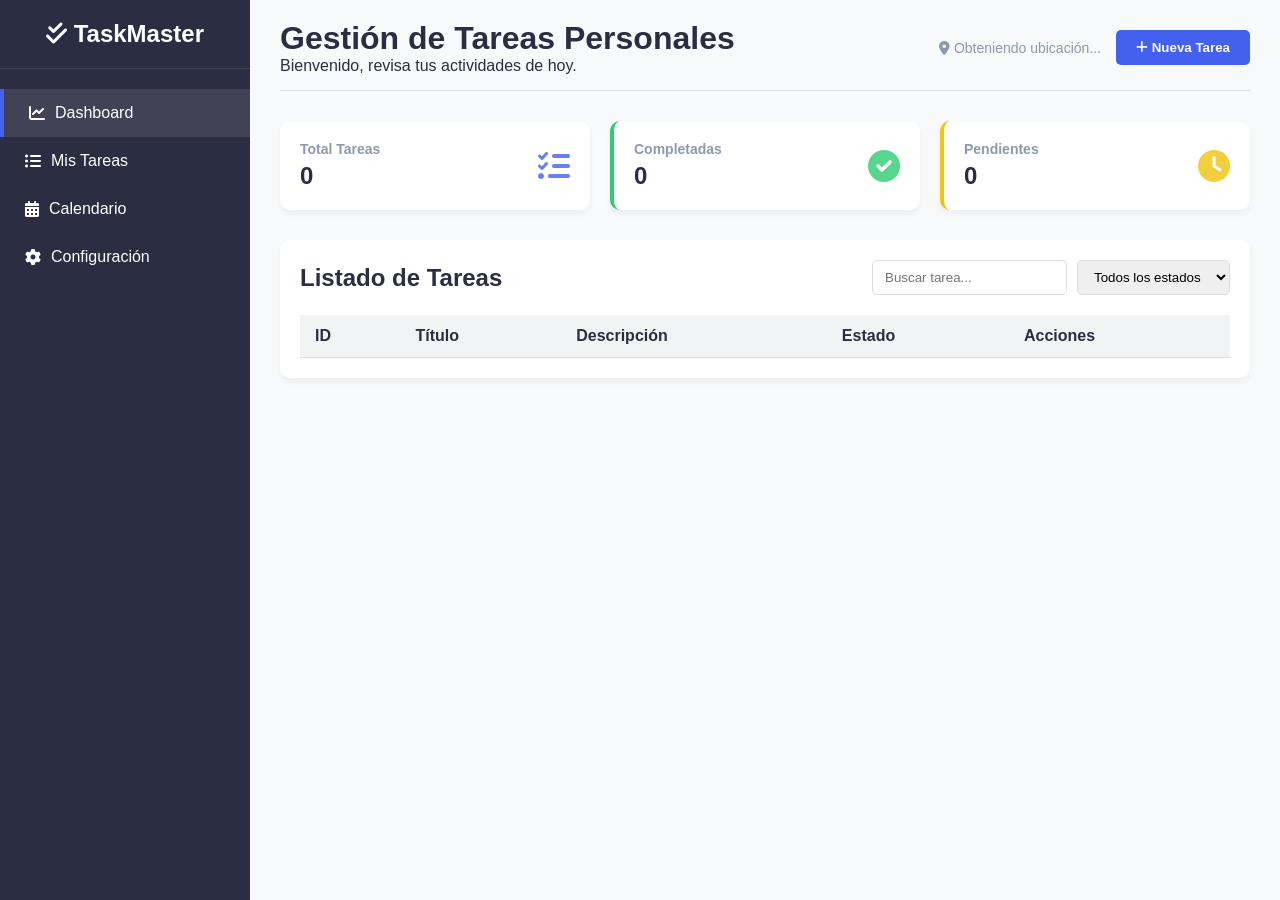
==== index.html @ b0fe9d93 "Actualización de index" ====
<!DOCTYPE html>
<html lang="es">
<head>
    <meta charset="UTF-8">
    <meta name="viewport" content="width=device-width, initial-scale=1.0">
    <title>Gestor de Tareas Personales - Dashboard</title>
    <link href="https://cdnjs.cloudflare.com/ajax/libs/font-awesome/6.0.0/css/all.min.css" rel="stylesheet">
    <link href="css/styles.css" rel="stylesheet">
</head>
<body>

    <aside class="sidebar">
        <div class="sidebar-header">
            <h2><i class="fas fa-check-double"></i> TaskMaster</h2>
        </div>
        <ul class="sidebar-menu">
            <li class="active"><a href="#"><i class="fas fa-chart-line"></i> Dashboard</a></li>
            <li><a href="#"><i class="fas fa-list-ul"></i> Mis Tareas</a></li>
            <li><a href="#"><i class="fas fa-calendar-alt"></i> Calendario</a></li>
            <li><a href="#"><i class="fas fa-cog"></i> Configuración</a></li>
        </ul>
    </aside>

    <main class="main-content">
        <header class="topbar">
            <div>
                <h1>Gestión de Tareas Personales</h1>
                <p>Bienvenido, revisa tus actividades de hoy.</p>
            </div>
            <div class="user-info">
                <span id="api-location"><i class="fas fa-map-marker-alt"></i> Obteniendo ubicación...</span>
                <button class="btn-primary" id="btn-open-modal"><i class="fas fa-plus"></i> Nueva Tarea</button>
            </div>
        </header>

        <section class="dashboard-cards">
            <div class="card">
                <div class="card-info">
                    <h3>Total Tareas</h3>
                    <span class="number" id="metric-total">0</span>
                </div>
                <i class="fas fa-tasks"></i>
            </div>
            <div class="card" style="border-left: 4px solid var(--success);">
                <div class="card-info">
                    <h3>Completadas</h3>
                    <span class="number" id="metric-completed">0</span>
                </div>
                <i class="fas fa-check-circle" style="color: var(--success);"></i>
            </div>
            <div class="card" style="border-left: 4px solid var(--warning);">
                <div class="card-info">
                    <h3>Pendientes</h3>
                    <span class="number" id="metric-pending">0</span>
                </div>
                <i class="fas fa-clock" style="color: var(--warning);"></i>
            </div>
        </section>

        <section class="crud-container">
            <div class="crud-header">
                <h2>Listado de Tareas</h2>
                <div class="crud-controls">
                    <input type="text" id="search-input" placeholder="Buscar tarea...">
                    <select id="filter-select">
                        <option value="all">Todos los estados</option>
                        <option value="pending">Pendientes</option>
                        <option value="completed">Completadas</option>
                    </select>
                </div>
            </div>

            <table id="tasks-table">
                <thead>
                    <tr>
                        <th>ID</th>
                        <th>Título</th>
                        <th>Descripción</th>
                        <th>Estado</th>
                        <th>Acciones</th>
                    </tr>
                </thead>
                <tbody id="tasks-tbody">
                    </tbody>
            </table>
        </section>
    </main>

    <div class="modal" id="task-modal">
        <div class="modal-content">
            <h2 id="modal-title" style="margin-bottom: 20px;">Agregar Nueva Tarea</h2>
            <form id="task-form">
                <input type="hidden" id="task-id">
                <div class="form-group">
                    <label for="task-title">Título</label>
                    <input type="text" id="task-title" required placeholder="Ej. Estudiar JavaScript">
                </div>
                <div class="form-group">
                    <label for="task-desc">Descripción</label>
                    <textarea id="task-desc" rows="3" required placeholder="Detalles de la tarea..."></textarea>
                </div>
                <div class="form-group">
                    <label for="task-status">Estado</label>
                    <select id="task-status">
                        <option value="pending">Pendiente</option>
                        <option value="completed">Completada</option>
                    </select>
                </div>
                <div class="modal-actions">
                    <button type="button" class="btn-cancel" id="btn-close-modal">Cancelar</button>
                    <button type="submit" class="btn-primary">Guardar Tarea</button>
                </div>
            </form>
        </div>
    </div>

    <script src="js/api.js"></script>
    <script src="js/crud.js"></script>
    <script src="js/main.js"></script>
</body>
</html>
---- css/styles.css ----
/* Variables de colores para mantener consistencia UI */
:root {
    --primary-color: #4361ee;
    --sidebar-bg: #2b2d42;
    --bg-color: #f8f9fa;
    --text-dark: #2b2d42;
    --text-light: #8d99ae;
    --success: #2ecc71;
    --warning: #f1c40f;
    --danger: #e74c3c;
    --white: #ffffff;
}

/* Reseteo básico */
* { margin: 0; padding: 0; box-sizing: border-box; font-family: 'Segoe UI', Tahoma, Geneva, Verdana, sans-serif; }
body { background-color: var(--bg-color); color: var(--text-dark); display: flex; height: 100vh; overflow: hidden; }

/* Estilos del Panel Izquierdo (Sidebar) */
.sidebar { width: 250px; background-color: var(--sidebar-bg); color: var(--white); display: flex; flex-direction: column; }
.sidebar-header { padding: 20px; text-align: center; border-bottom: 1px solid rgba(255,255,255,0.1); }
.sidebar-menu { list-style: none; padding: 20px 0; flex: 1; }
.sidebar-menu li { padding: 15px 25px; transition: 0.3s; cursor: pointer; }
.sidebar-menu li:hover, .sidebar-menu li.active { background-color: rgba(255,255,255,0.1); border-left: 4px solid var(--primary-color); }
.sidebar-menu li a { color: var(--white); text-decoration: none; display: flex; align-items: center; gap: 10px; font-size: 16px; }

/* Contenedor Principal */
.main-content { flex: 1; display: flex; flex-direction: column; overflow-y: auto; padding: 20px 30px; }

/* Header Superior */
.topbar { display: flex; justify-content: space-between; align-items: center; margin-bottom: 30px; padding-bottom: 15px; border-bottom: 1px solid #ddd; }
.user-info { display: flex; align-items: center; gap: 15px; font-size: 14px; color: var(--text-light); }
.btn-primary { background-color: var(--primary-color); color: var(--white); border: none; padding: 10px 20px; border-radius: 5px; cursor: pointer; font-weight: bold; transition: 0.3s; }
.btn-primary:hover { background-color: #3f37c9; }

/* Dashboard Metrics */
.dashboard-cards { display: grid; grid-template-columns: repeat(auto-fit, minmax(200px, 1fr)); gap: 20px; margin-bottom: 30px; }
.card { background-color: var(--white); padding: 20px; border-radius: 10px; box-shadow: 0 4px 6px rgba(0,0,0,0.05); display: flex; justify-content: space-between; align-items: center; }
.card-info h3 { font-size: 14px; color: var(--text-light); margin-bottom: 5px; }
.card-info .number { font-size: 24px; font-weight: bold; color: var(--text-dark); }
.card i { font-size: 2rem; color: var(--primary-color); opacity: 0.8; }

/* Sección del CRUD */
.crud-container { background-color: var(--white); padding: 20px; border-radius: 10px; box-shadow: 0 4px 6px rgba(0,0,0,0.05); }
.crud-header { display: flex; justify-content: space-between; align-items: center; margin-bottom: 20px; }
.crud-controls { display: flex; gap: 10px; }
.crud-controls input, .crud-controls select { padding: 8px 12px; border: 1px solid #ddd; border-radius: 5px; outline: none; }

table { width: 100%; border-collapse: collapse; }
th, td { text-align: left; padding: 12px 15px; border-bottom: 1px solid #ddd; }
th { background-color: #f1f3f5; font-weight: 600; }
.status-badge { padding: 5px 10px; border-radius: 15px; font-size: 12px; font-weight: bold; }
.status-pending { background-color: rgba(241, 196, 15, 0.2); color: #d4ac0d; }
.status-completed { background-color: rgba(46, 204, 113, 0.2); color: #27ae60; }

.action-btns button { background: none; border: none; cursor: pointer; font-size: 16px; margin-right: 10px; transition: 0.2s; }
.btn-edit { color: var(--primary-color); }
.btn-delete { color: var(--danger); }

/* Modal Formularios */
.modal { display: none; position: fixed; top: 0; left: 0; width: 100%; height: 100%; background-color: rgba(0,0,0,0.5); align-items: center; justify-content: center; z-index: 1000; }
.modal-content { background-color: var(--white); padding: 30px; border-radius: 10px; width: 400px; box-shadow: 0 5px 15px rgba(0,0,0,0.3); }
.form-group { margin-bottom: 15px; }
.form-group label { display: block; margin-bottom: 5px; font-weight: bold; }
.form-group input, .form-group textarea, .form-group select { width: 100%; padding: 10px; border: 1px solid #ddd; border-radius: 5px; outline: none; }
.modal-actions { display: flex; justify-content: flex-end; gap: 10px; margin-top: 20px; }
.btn-cancel { background-color: #95a5a6; color: white; border: none; padding: 10px 15px; border-radius: 5px; cursor: pointer; }
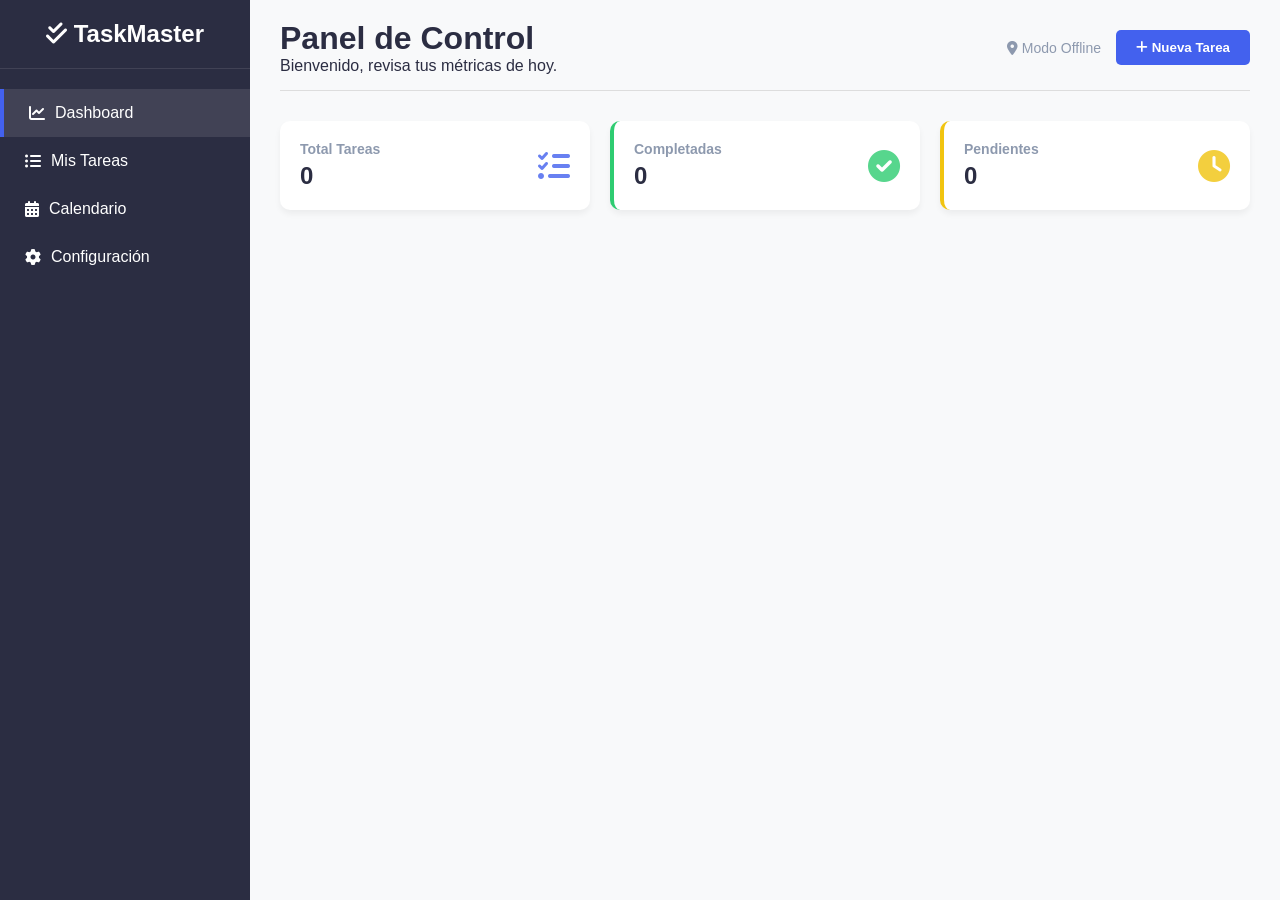
==== commit 458e6b86: "Actualización de la página principal" ====
--- a/index.html
+++ b/index.html
@@ -3,29 +3,19 @@
 <head>
     <meta charset="UTF-8">
     <meta name="viewport" content="width=device-width, initial-scale=1.0">
-    <title>Gestor de Tareas Personales - Dashboard</title>
+    <title>Gestor de Tareas - Dashboard</title>
     <link href="https://cdnjs.cloudflare.com/ajax/libs/font-awesome/6.0.0/css/all.min.css" rel="stylesheet">
     <link href="css/styles.css" rel="stylesheet">
 </head>
 <body>
 
-    <aside class="sidebar">
-        <div class="sidebar-header">
-            <h2><i class="fas fa-check-double"></i> TaskMaster</h2>
-        </div>
-        <ul class="sidebar-menu">
-            <li class="active"><a href="#"><i class="fas fa-chart-line"></i> Dashboard</a></li>
-            <li><a href="#"><i class="fas fa-list-ul"></i> Mis Tareas</a></li>
-            <li><a href="#"><i class="fas fa-calendar-alt"></i> Calendario</a></li>
-            <li><a href="#"><i class="fas fa-cog"></i> Configuración</a></li>
-        </ul>
-    </aside>
+    <aside class="sidebar" id="sidebar-container"></aside>
 
     <main class="main-content">
         <header class="topbar">
             <div>
-                <h1>Gestión de Tareas Personales</h1>
-                <p>Bienvenido, revisa tus actividades de hoy.</p>
+                <h1>Panel de Control</h1>
+                <p>Bienvenido, revisa tus métricas de hoy.</p>
             </div>
             <div class="user-info">
                 <span id="api-location"><i class="fas fa-map-marker-alt"></i> Obteniendo ubicación...</span>
@@ -56,34 +46,6 @@
                 <i class="fas fa-clock" style="color: var(--warning);"></i>
             </div>
         </section>
-
-        <section class="crud-container">
-            <div class="crud-header">
-                <h2>Listado de Tareas</h2>
-                <div class="crud-controls">
-                    <input type="text" id="search-input" placeholder="Buscar tarea...">
-                    <select id="filter-select">
-                        <option value="all">Todos los estados</option>
-                        <option value="pending">Pendientes</option>
-                        <option value="completed">Completadas</option>
-                    </select>
-                </div>
-            </div>
-
-            <table id="tasks-table">
-                <thead>
-                    <tr>
-                        <th>ID</th>
-                        <th>Título</th>
-                        <th>Descripción</th>
-                        <th>Estado</th>
-                        <th>Acciones</th>
-                    </tr>
-                </thead>
-                <tbody id="tasks-tbody">
-                    </tbody>
-            </table>
-        </section>
     </main>
 
     <div class="modal" id="task-modal">
@@ -91,24 +53,15 @@
             <h2 id="modal-title" style="margin-bottom: 20px;">Agregar Nueva Tarea</h2>
             <form id="task-form">
                 <input type="hidden" id="task-id">
+                <div class="form-group"><label>Título</label><input type="text" id="task-title" required></div>
+                <div class="form-group"><label>Descripción</label><textarea id="task-desc" rows="3" required></textarea></div>
                 <div class="form-group">
-                    <label for="task-title">Título</label>
-                    <input type="text" id="task-title" required placeholder="Ej. Estudiar JavaScript">
-                </div>
-                <div class="form-group">
-                    <label for="task-desc">Descripción</label>
-                    <textarea id="task-desc" rows="3" required placeholder="Detalles de la tarea..."></textarea>
-                </div>
-                <div class="form-group">
-                    <label for="task-status">Estado</label>
-                    <select id="task-status">
-                        <option value="pending">Pendiente</option>
-                        <option value="completed">Completada</option>
-                    </select>
+                    <label>Estado</label>
+                    <select id="task-status"><option value="pending">Pendiente</option><option value="completed">Completada</option></select>
                 </div>
                 <div class="modal-actions">
                     <button type="button" class="btn-cancel" id="btn-close-modal">Cancelar</button>
-                    <button type="submit" class="btn-primary">Guardar Tarea</button>
+                    <button type="submit" class="btn-primary">Guardar</button>
                 </div>
             </form>
         </div>
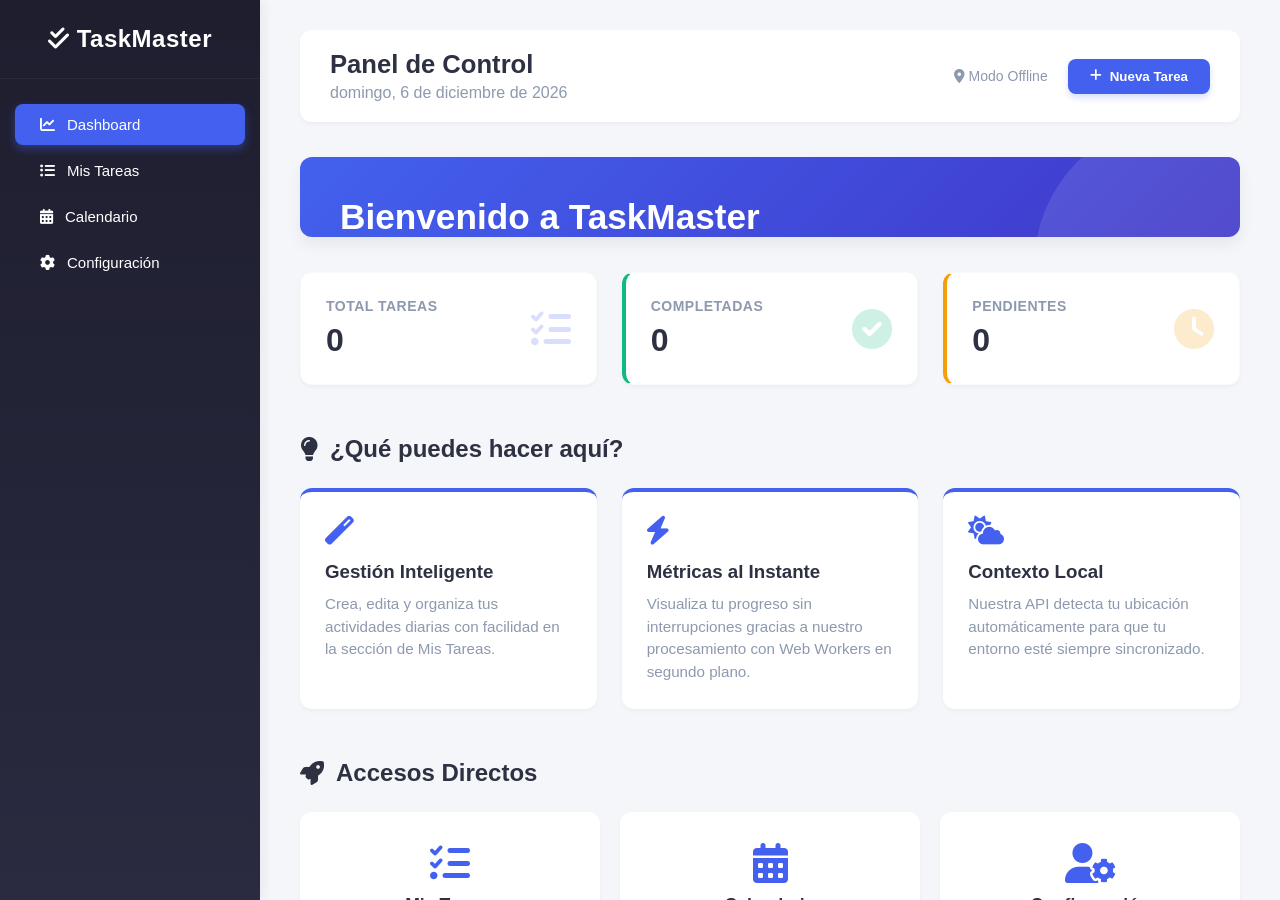
==== commit bf1908c3: "Ajuste y actualización del index" ====
--- a/index.html
+++ b/index.html
@@ -15,13 +15,18 @@
         <header class="topbar">
             <div>
                 <h1>Panel de Control</h1>
-                <p>Bienvenido, revisa tus métricas de hoy.</p>
+                <p id="current-date" style="color: var(--text-light); margin-top: 5px;"></p>
             </div>
             <div class="user-info">
                 <span id="api-location"><i class="fas fa-map-marker-alt"></i> Obteniendo ubicación...</span>
                 <button class="btn-primary" id="btn-open-modal"><i class="fas fa-plus"></i> Nueva Tarea</button>
             </div>
         </header>
+
+        <section class="welcome-hero">
+            <h1>Bienvenido a TaskMaster</h1>
+            <p>Tu aliado estratégico para la organización personal. Diseñado para ayudarte a alcanzar tus objetivos mediante una gestión de tareas fluida y métricas en tiempo real.</p>
+        </section>
 
         <section class="dashboard-cards">
             <div class="card">
@@ -46,6 +51,44 @@
                 <i class="fas fa-clock" style="color: var(--warning);"></i>
             </div>
         </section>
+
+        <h2 class="section-title"><i class="fas fa-lightbulb"></i> ¿Qué puedes hacer aquí?</h2>
+        <section class="features-section">
+            <div class="feature-item">
+                <i class="fas fa-magic"></i>
+                <h3>Gestión Inteligente</h3>
+                <p>Crea, edita y organiza tus actividades diarias con facilidad en la sección de Mis Tareas.</p>
+            </div>
+            <div class="feature-item">
+                <i class="fas fa-bolt"></i>
+                <h3>Métricas al Instante</h3>
+                <p>Visualiza tu progreso sin interrupciones gracias a nuestro procesamiento con Web Workers en segundo plano.</p>
+            </div>
+            <div class="feature-item">
+                <i class="fas fa-cloud-sun"></i>
+                <h3>Contexto Local</h3>
+                <p>Nuestra API detecta tu ubicación automáticamente para que tu entorno esté siempre sincronizado.</p>
+            </div>
+        </section>
+
+        <h2 class="section-title"><i class="fas fa-rocket"></i> Accesos Directos</h2>
+        <section class="quick-access-grid">
+            <a href="tareas.html" class="action-card">
+                <i class="fas fa-list-check"></i>
+                <span>Mis Tareas</span>
+                <small>Ver y editar listado</small>
+            </a>
+            <a href="calendario.html" class="action-card">
+                <i class="fas fa-calendar-days"></i>
+                <span>Calendario</span>
+                <small>Planifica tu semana</small>
+            </a>
+            <a href="configuracion.html" class="action-card">
+                <i class="fas fa-user-gear"></i>
+                <span>Configuración</span>
+                <small>Ajustes de cuenta</small>
+            </a>
+        </section>
     </main>
 
     <div class="modal" id="task-modal">
@@ -55,6 +98,8 @@
                 <input type="hidden" id="task-id">
                 <div class="form-group"><label>Título</label><input type="text" id="task-title" required></div>
                 <div class="form-group"><label>Descripción</label><textarea id="task-desc" rows="3" required></textarea></div>
+                <div class="form-group"><label>Fecha</label><input type="date" id="task-date" required></div>
+                
                 <div class="form-group">
                     <label>Estado</label>
                     <select id="task-status"><option value="pending">Pendiente</option><option value="completed">Completada</option></select>
@@ -70,5 +115,9 @@
     <script src="js/api.js"></script>
     <script src="js/crud.js"></script>
     <script src="js/main.js"></script>
+    <script>
+        const opcionesFecha = { weekday: 'long', year: 'numeric', month: 'long', day: 'numeric' };
+        document.getElementById('current-date').textContent = new Date().toLocaleDateString('es-ES', opcionesFecha);
+    </script>
 </body>
 </html>
--- a/css/styles.css
+++ b/css/styles.css
@@ -1,66 +1,469 @@
-/* Variables de colores para mantener consistencia UI */
+/* =========================================
+   VARIABLES DE DISEÑO (TEMA MODERNO)
+   ========================================= */
 :root {
     --primary-color: #4361ee;
-    --sidebar-bg: #2b2d42;
-    --bg-color: #f8f9fa;
-    --text-dark: #2b2d42;
+    --primary-hover: #3a53d0;
+    --sidebar-bg: #1e1e2f; /* Un tono oscuro más elegante */
+    --bg-color: #f4f6f9; /* Fondo general más suave */
+    --text-dark: #2d3142;
     --text-light: #8d99ae;
-    --success: #2ecc71;
-    --warning: #f1c40f;
-    --danger: #e74c3c;
+    --success: #10b981; /* Verde más moderno (Tailwind) */
+    --warning: #f59e0b; /* Amarillo/naranja más legible */
+    --danger: #ef4444; /* Rojo vibrante */
     --white: #ffffff;
-}
-
-/* Reseteo básico */
-* { margin: 0; padding: 0; box-sizing: border-box; font-family: 'Segoe UI', Tahoma, Geneva, Verdana, sans-serif; }
-body { background-color: var(--bg-color); color: var(--text-dark); display: flex; height: 100vh; overflow: hidden; }
-
-/* Estilos del Panel Izquierdo (Sidebar) */
-.sidebar { width: 250px; background-color: var(--sidebar-bg); color: var(--white); display: flex; flex-direction: column; }
-.sidebar-header { padding: 20px; text-align: center; border-bottom: 1px solid rgba(255,255,255,0.1); }
-.sidebar-menu { list-style: none; padding: 20px 0; flex: 1; }
-.sidebar-menu li { padding: 15px 25px; transition: 0.3s; cursor: pointer; }
-.sidebar-menu li:hover, .sidebar-menu li.active { background-color: rgba(255,255,255,0.1); border-left: 4px solid var(--primary-color); }
-.sidebar-menu li a { color: var(--white); text-decoration: none; display: flex; align-items: center; gap: 10px; font-size: 16px; }
-
-/* Contenedor Principal */
-.main-content { flex: 1; display: flex; flex-direction: column; overflow-y: auto; padding: 20px 30px; }
-
-/* Header Superior */
-.topbar { display: flex; justify-content: space-between; align-items: center; margin-bottom: 30px; padding-bottom: 15px; border-bottom: 1px solid #ddd; }
-.user-info { display: flex; align-items: center; gap: 15px; font-size: 14px; color: var(--text-light); }
-.btn-primary { background-color: var(--primary-color); color: var(--white); border: none; padding: 10px 20px; border-radius: 5px; cursor: pointer; font-weight: bold; transition: 0.3s; }
-.btn-primary:hover { background-color: #3f37c9; }
-
-/* Dashboard Metrics */
-.dashboard-cards { display: grid; grid-template-columns: repeat(auto-fit, minmax(200px, 1fr)); gap: 20px; margin-bottom: 30px; }
-.card { background-color: var(--white); padding: 20px; border-radius: 10px; box-shadow: 0 4px 6px rgba(0,0,0,0.05); display: flex; justify-content: space-between; align-items: center; }
-.card-info h3 { font-size: 14px; color: var(--text-light); margin-bottom: 5px; }
-.card-info .number { font-size: 24px; font-weight: bold; color: var(--text-dark); }
-.card i { font-size: 2rem; color: var(--primary-color); opacity: 0.8; }
-
-/* Sección del CRUD */
-.crud-container { background-color: var(--white); padding: 20px; border-radius: 10px; box-shadow: 0 4px 6px rgba(0,0,0,0.05); }
-.crud-header { display: flex; justify-content: space-between; align-items: center; margin-bottom: 20px; }
-.crud-controls { display: flex; gap: 10px; }
-.crud-controls input, .crud-controls select { padding: 8px 12px; border: 1px solid #ddd; border-radius: 5px; outline: none; }
-
-table { width: 100%; border-collapse: collapse; }
-th, td { text-align: left; padding: 12px 15px; border-bottom: 1px solid #ddd; }
-th { background-color: #f1f3f5; font-weight: 600; }
-.status-badge { padding: 5px 10px; border-radius: 15px; font-size: 12px; font-weight: bold; }
-.status-pending { background-color: rgba(241, 196, 15, 0.2); color: #d4ac0d; }
-.status-completed { background-color: rgba(46, 204, 113, 0.2); color: #27ae60; }
-
-.action-btns button { background: none; border: none; cursor: pointer; font-size: 16px; margin-right: 10px; transition: 0.2s; }
+    --border-radius: 12px; /* Curvas más amigables */
+    --shadow-sm: 0 2px 4px rgba(0,0,0,0.04);
+    --shadow-md: 0 8px 16px rgba(0,0,0,0.06);
+    --shadow-hover: 0 12px 24px rgba(67, 97, 238, 0.15);
+}
+
+/* =========================================
+   RESETEO Y BASE
+   ========================================= */
+* { 
+    margin: 0; 
+    padding: 0; 
+    box-sizing: border-box; 
+    font-family: 'Inter', 'Segoe UI', Tahoma, Geneva, Verdana, sans-serif; 
+}
+body { 
+    background-color: var(--bg-color); 
+    color: var(--text-dark); 
+    display: flex; 
+    height: 100vh; 
+    overflow: hidden; 
+}
+
+/* =========================================
+   PANEL LATERAL (SIDEBAR)
+   ========================================= */
+.sidebar { 
+    width: 260px; 
+    background: linear-gradient(180deg, var(--sidebar-bg) 0%, #2a2a40 100%);
+    color: var(--white); 
+    display: flex; 
+    flex-direction: column; 
+    box-shadow: 4px 0 10px rgba(0,0,0,0.05);
+    z-index: 10;
+}
+.sidebar-header { 
+    padding: 25px 20px; 
+    text-align: center; 
+    border-bottom: 1px solid rgba(255,255,255,0.05); 
+}
+.sidebar-header h2 {
+    font-size: 1.5rem;
+    letter-spacing: 0.5px;
+}
+.sidebar-menu { 
+    list-style: none; 
+    padding: 20px 0; 
+    flex: 1; 
+}
+.sidebar-menu li { 
+    padding: 12px 25px; 
+    margin: 5px 15px;
+    border-radius: 8px;
+    transition: all 0.3s ease; 
+    cursor: pointer; 
+}
+.sidebar-menu li:hover { 
+    background-color: rgba(255,255,255,0.08); 
+    transform: translateX(5px);
+}
+.sidebar-menu li.active { 
+    background-color: var(--primary-color); 
+    box-shadow: 0 4px 10px rgba(67, 97, 238, 0.4);
+}
+.sidebar-menu li a { 
+    color: var(--white); 
+    text-decoration: none; 
+    display: flex; 
+    align-items: center; 
+    gap: 12px; 
+    font-size: 15px; 
+    font-weight: 500;
+}
+
+/* =========================================
+   CONTENEDOR PRINCIPAL Y HEADER
+   ========================================= */
+.main-content { 
+    flex: 1; 
+    display: flex; 
+    flex-direction: column; 
+    overflow-y: auto; 
+    padding: 30px 40px; 
+    scroll-behavior: smooth;
+}
+
+.topbar { 
+    display: flex; 
+    justify-content: space-between; 
+    align-items: center; 
+    margin-bottom: 35px; 
+    background: var(--white);
+    padding: 20px 30px;
+    border-radius: var(--border-radius);
+    box-shadow: var(--shadow-sm);
+}
+.topbar h1 { font-size: 1.6rem; color: var(--text-dark); }
+.user-info { display: flex; align-items: center; gap: 20px; font-size: 14px; color: var(--text-light); }
+
+/* Botones Globales */
+.btn-primary { 
+    background-color: var(--primary-color); 
+    color: var(--white); 
+    border: none; 
+    padding: 10px 22px; 
+    border-radius: 8px; 
+    cursor: pointer; 
+    font-weight: 600; 
+    display: flex;
+    align-items: center;
+    gap: 8px;
+    transition: all 0.3s ease; 
+    box-shadow: 0 4px 6px rgba(67, 97, 238, 0.2);
+}
+.btn-primary:hover { 
+    background-color: var(--primary-hover); 
+    transform: translateY(-2px);
+    box-shadow: 0 6px 12px rgba(67, 97, 238, 0.3);
+}
+
+/* =========================================
+   DASHBOARD - HERO Y TARJETAS
+   ========================================= */
+.welcome-hero {
+    background: linear-gradient(135deg, #4361ee 0%, #3f37c9 100%);
+    color: white;
+    padding: 40px;
+    border-radius: var(--border-radius);
+    margin-bottom: 35px;
+    box-shadow: var(--shadow-md);
+    position: relative;
+    overflow: hidden;
+}
+/* Efecto decorativo en el Hero */
+.welcome-hero::after {
+    content: '';
+    position: absolute;
+    top: -50%;
+    right: -10%;
+    width: 300px;
+    height: 300px;
+    background: rgba(255,255,255,0.1);
+    border-radius: 50%;
+}
+.welcome-hero h1 { margin-bottom: 10px; font-size: 2.2rem; font-weight: 700; position: relative; z-index: 1;}
+.welcome-hero p { opacity: 0.9; font-size: 1.1rem; max-width: 700px; position: relative; z-index: 1;}
+
+.dashboard-cards { 
+    display: grid; 
+    grid-template-columns: repeat(auto-fit, minmax(280px, 1fr)); 
+    gap: 25px; 
+    margin-bottom: 40px; 
+}
+.card { 
+    background-color: var(--white); 
+    padding: 25px; 
+    border-radius: var(--border-radius); 
+    box-shadow: var(--shadow-sm); 
+    display: flex; 
+    justify-content: space-between; 
+    align-items: center; 
+    transition: all 0.3s ease;
+    border: 1px solid rgba(0,0,0,0.02);
+}
+.card:hover {
+    transform: translateY(-5px);
+    box-shadow: var(--shadow-hover);
+}
+.card-info h3 { font-size: 14px; color: var(--text-light); margin-bottom: 8px; text-transform: uppercase; letter-spacing: 0.5px;}
+.card-info .number { font-size: 32px; font-weight: 800; color: var(--text-dark); }
+.card i { font-size: 2.5rem; color: var(--primary-color); opacity: 0.2; }
+
+/* =========================================
+   SECCIÓN CRUD Y TABLAS (MIS TAREAS)
+   ========================================= */
+.crud-container { 
+    background-color: var(--white); 
+    padding: 30px; 
+    border-radius: var(--border-radius); 
+    box-shadow: var(--shadow-sm); 
+    margin-bottom: 40px;
+}
+.crud-header { 
+    display: flex; 
+    justify-content: space-between; 
+    align-items: center; 
+    margin-bottom: 25px; 
+    flex-wrap: wrap;
+    gap: 15px;
+}
+.crud-controls { display: flex; gap: 15px; flex-wrap: wrap;}
+.crud-controls input, .crud-controls select { 
+    padding: 10px 15px; 
+    border: 1px solid #e2e8f0; 
+    border-radius: 8px; 
+    outline: none; 
+    font-size: 14px;
+    transition: all 0.3s ease;
+    background-color: #f8fafc;
+}
+.crud-controls input:focus, .crud-controls select:focus {
+    border-color: var(--primary-color);
+    box-shadow: 0 0 0 3px rgba(67, 97, 238, 0.1);
+    background-color: var(--white);
+}
+
+/* Estilos de Tabla Mejorados */
+.table-responsive {
+    width: 100%;
+    overflow-x: auto; /* Permite scroll horizontal en pantallas pequeñas */
+}
+table { 
+    width: 100%; 
+    border-collapse: separate; 
+    border-spacing: 0;
+}
+th, td { 
+    text-align: left; 
+    padding: 16px 20px; 
+    border-bottom: 1px solid #f1f5f9; 
+}
+th { 
+    background-color: #f8fafc; 
+    font-weight: 600; 
+    color: var(--text-light);
+    font-size: 13px;
+    text-transform: uppercase;
+    letter-spacing: 0.5px;
+}
+/* Redondear esquinas del encabezado de la tabla */
+th:first-child { border-top-left-radius: 8px; border-bottom-left-radius: 8px; }
+th:last-child { border-top-right-radius: 8px; border-bottom-right-radius: 8px; }
+
+tbody tr { transition: background-color 0.2s ease; }
+tbody tr:hover { background-color: #f8fafc; }
+
+.status-badge { 
+    padding: 6px 12px; 
+    border-radius: 20px; 
+    font-size: 12px; 
+    font-weight: 600; 
+    display: inline-block;
+}
+.status-pending { background-color: rgba(245, 158, 11, 0.15); color: #d97706; }
+.status-completed { background-color: rgba(16, 185, 129, 0.15); color: #059669; }
+
+.action-btns button { 
+    background: #f1f5f9; 
+    border: none; 
+    cursor: pointer; 
+    font-size: 15px; 
+    margin-right: 8px; 
+    width: 32px;
+    height: 32px;
+    border-radius: 6px;
+    transition: all 0.2s ease; 
+}
 .btn-edit { color: var(--primary-color); }
 .btn-delete { color: var(--danger); }
-
-/* Modal Formularios */
-.modal { display: none; position: fixed; top: 0; left: 0; width: 100%; height: 100%; background-color: rgba(0,0,0,0.5); align-items: center; justify-content: center; z-index: 1000; }
-.modal-content { background-color: var(--white); padding: 30px; border-radius: 10px; width: 400px; box-shadow: 0 5px 15px rgba(0,0,0,0.3); }
-.form-group { margin-bottom: 15px; }
-.form-group label { display: block; margin-bottom: 5px; font-weight: bold; }
-.form-group input, .form-group textarea, .form-group select { width: 100%; padding: 10px; border: 1px solid #ddd; border-radius: 5px; outline: none; }
-.modal-actions { display: flex; justify-content: flex-end; gap: 10px; margin-top: 20px; }
-.btn-cancel { background-color: #95a5a6; color: white; border: none; padding: 10px 15px; border-radius: 5px; cursor: pointer; }+.action-btns button:hover.btn-edit { background: var(--primary-color); color: white; }
+.action-btns button:hover.btn-delete { background: var(--danger); color: white; }
+
+/* =========================================
+   MODAL DE FORMULARIOS
+   ========================================= */
+.modal { 
+    display: none; 
+    position: fixed; 
+    top: 0; left: 0; width: 100%; height: 100%; 
+    background-color: rgba(15, 23, 42, 0.6); 
+    backdrop-filter: blur(4px); /* Efecto vidrio */
+    align-items: center; 
+    justify-content: center; 
+    z-index: 1000; 
+}
+.modal-content { 
+    background-color: var(--white); 
+    padding: 35px; 
+    border-radius: 16px; 
+    width: 100%;
+    max-width: 450px; 
+    box-shadow: 0 20px 25px -5px rgba(0, 0, 0, 0.1); 
+    transform: translateY(-20px);
+    animation: modalSlideIn 0.3s forwards ease-out;
+}
+@keyframes modalSlideIn {
+    to { transform: translateY(0); }
+}
+.form-group { margin-bottom: 20px; }
+.form-group label { display: block; margin-bottom: 8px; font-weight: 600; font-size: 14px; color: var(--text-dark);}
+.form-group input, .form-group textarea, .form-group select { 
+    width: 100%; 
+    padding: 12px; 
+    border: 1px solid #e2e8f0; 
+    border-radius: 8px; 
+    outline: none; 
+    font-size: 15px;
+    transition: border-color 0.3s;
+}
+.form-group input:focus, .form-group textarea:focus, .form-group select:focus {
+    border-color: var(--primary-color);
+    box-shadow: 0 0 0 3px rgba(67, 97, 238, 0.1);
+}
+.modal-actions { display: flex; justify-content: flex-end; gap: 12px; margin-top: 30px; }
+.btn-cancel { 
+    background-color: #f1f5f9; 
+    color: var(--text-dark); 
+    border: none; 
+    padding: 10px 20px; 
+    border-radius: 8px; 
+    cursor: pointer; 
+    font-weight: 600;
+    transition: 0.2s;
+}
+.btn-cancel:hover { background-color: #e2e8f0; }
+
+/* =========================================
+   ACCESOS DIRECTOS Y SECCIONES
+   ========================================= */
+.features-section {
+    display: grid;
+    grid-template-columns: repeat(auto-fit, minmax(280px, 1fr));
+    gap: 25px;
+    margin-bottom: 40px;
+}
+.feature-item {
+    background: white;
+    padding: 25px;
+    border-radius: var(--border-radius);
+    border-top: 4px solid var(--primary-color);
+    box-shadow: var(--shadow-sm);
+    transition: transform 0.3s ease;
+}
+.feature-item:hover { transform: translateY(-5px); box-shadow: var(--shadow-md); }
+.feature-item i { font-size: 1.8rem; color: var(--primary-color); margin-bottom: 15px; display: block; }
+.feature-item h3 { margin-bottom: 10px; color: var(--text-dark); }
+.feature-item p { color: var(--text-light); font-size: 0.95rem; line-height: 1.5;}
+
+.quick-access-grid {
+    display: grid;
+    grid-template-columns: repeat(auto-fit, minmax(220px, 1fr));
+    gap: 20px;
+    margin-bottom: 40px;
+}
+.action-card {
+    background: white;
+    padding: 30px 20px;
+    text-align: center;
+    border-radius: var(--border-radius);
+    text-decoration: none;
+    color: var(--text-dark);
+    box-shadow: var(--shadow-sm);
+    transition: all 0.3s ease;
+    display: flex;
+    flex-direction: column;
+    align-items: center;
+    gap: 12px;
+    border: 1px solid transparent;
+}
+.action-card:hover {
+    transform: translateY(-8px);
+    box-shadow: var(--shadow-hover);
+    border-color: rgba(67, 97, 238, 0.2);
+}
+.action-card i { font-size: 2.5rem; color: var(--primary-color); transition: transform 0.3s;}
+.action-card:hover i { transform: scale(1.1); }
+.action-card span { font-weight: 700; font-size: 1.1rem; }
+.action-card small { color: var(--text-light); font-size: 0.9rem; }
+
+.section-title {
+    margin: 10px 0 25px 0;
+    font-size: 1.5rem;
+    color: var(--text-dark);
+    display: flex;
+    align-items: center;
+    gap: 12px;
+}
+
+/* =========================================
+   CALENDARIO
+   ========================================= */
+.calendar-container {
+    background-color: var(--white);
+    padding: 30px;
+    border-radius: var(--border-radius);
+    box-shadow: var(--shadow-sm);
+}
+.calendar-header-controls {
+    display: flex;
+    justify-content: space-between;
+    align-items: center;
+    margin-bottom: 25px;
+}
+.calendar-header-controls h2 { color: var(--text-dark); font-size: 1.4rem; }
+.calendar-header-controls button {
+    background: #f8fafc;
+    border: 1px solid #e2e8f0;
+    padding: 10px 20px;
+    border-radius: 8px;
+    cursor: pointer;
+    font-weight: 600;
+    transition: all 0.3s;
+    color: var(--text-dark);
+}
+.calendar-header-controls button:hover {
+    background-color: var(--primary-color);
+    color: white;
+    border-color: var(--primary-color);
+}
+.calendar-grid {
+    display: grid;
+    grid-template-columns: repeat(7, 1fr);
+    gap: 12px;
+}
+.calendar-day-name {
+    text-align: center;
+    font-weight: 700;
+    color: var(--text-light);
+    padding: 15px 0;
+    text-transform: uppercase;
+    font-size: 0.85rem;
+    letter-spacing: 1px;
+}
+.calendar-day {
+    border: 1px solid #f1f5f9;
+    border-radius: 10px;
+    min-height: 120px;
+    padding: 12px;
+    transition: all 0.2s ease;
+    display: flex;
+    flex-direction: column;
+    gap: 8px;
+    background: white;
+}
+.calendar-day:hover {
+    border-color: rgba(67, 97, 238, 0.3);
+    box-shadow: 0 4px 12px rgba(67, 97, 238, 0.08);
+}
+.day-number { font-weight: 700; color: var(--text-dark); align-self: flex-end; font-size: 1rem;}
+.cal-task {
+    background-color: rgba(67, 97, 238, 0.1);
+    color: var(--primary-color);
+    font-size: 0.75rem;
+    padding: 6px 10px;
+    border-radius: 6px;
+    font-weight: 600;
+    white-space: nowrap;
+    overflow: hidden;
+    text-overflow: ellipsis;
+    cursor: pointer;
+    transition: background 0.2s;
+}
+.cal-task:hover { background-color: rgba(67, 97, 238, 0.2); }
+.cal-task.completed { background-color: rgba(16, 185, 129, 0.1); color: var(--success); }
+.cal-task.completed:hover { background-color: rgba(16, 185, 129, 0.2); }
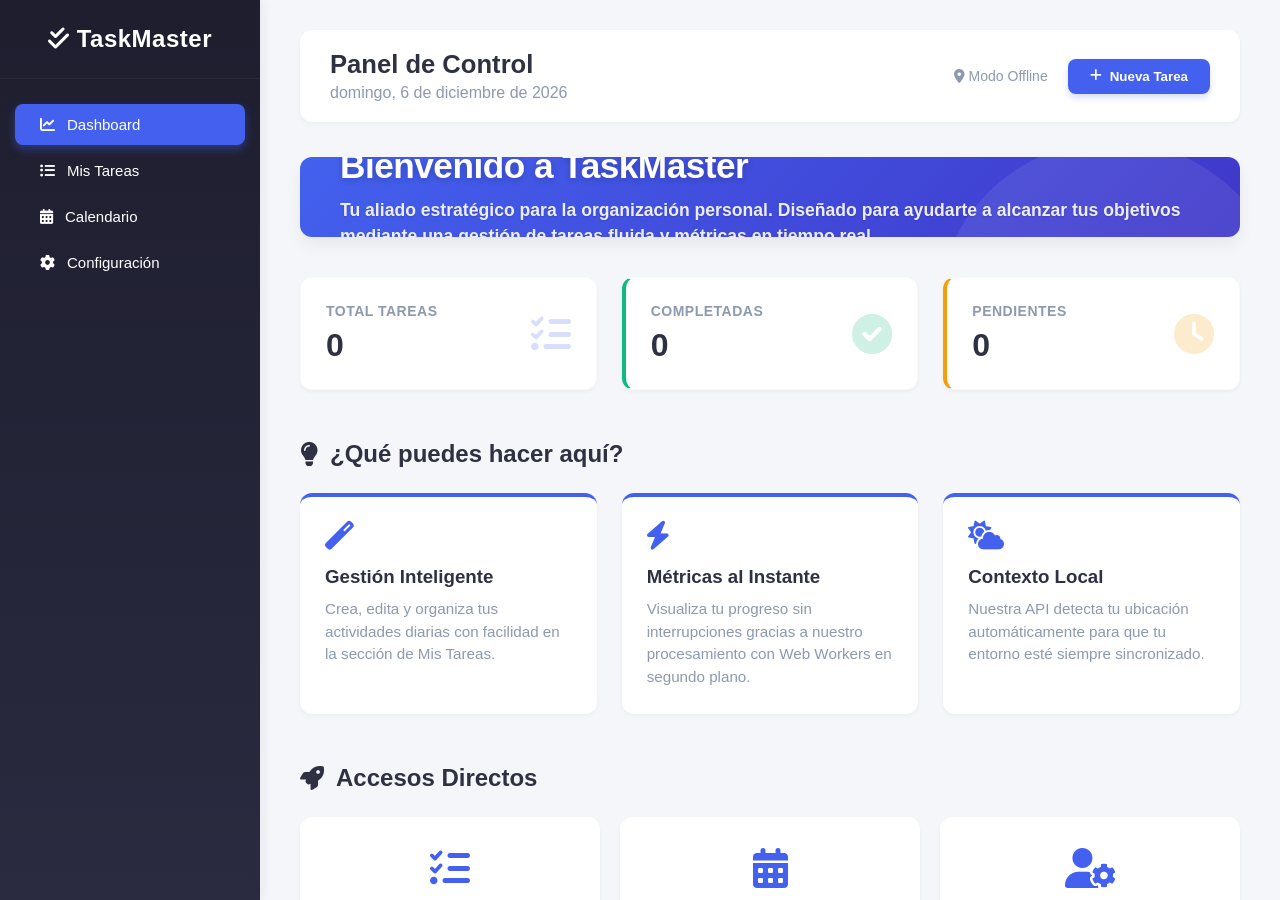
==== commit dee80af1: "style(ui): mejora vistas HTML y reajusta estilos CSS Se optimiza la estructura en calendario.html, i" ====
--- a/index.html
+++ b/index.html
@@ -2,7 +2,7 @@
 <html lang="es">
 <head>
     <meta charset="UTF-8">
-    <meta name="viewport" content="width=device-width, initial-scale=1.0">
+    <meta name="viewport" content="width=device-width, initial-scale=1.0"> 
     <title>Gestor de Tareas - Dashboard</title>
     <link href="https://cdnjs.cloudflare.com/ajax/libs/font-awesome/6.0.0/css/all.min.css" rel="stylesheet">
     <link href="css/styles.css" rel="stylesheet">
@@ -25,7 +25,7 @@
 
         <section class="welcome-hero">
             <h1>Bienvenido a TaskMaster</h1>
-            <p>Tu aliado estratégico para la organización personal. Diseñado para ayudarte a alcanzar tus objetivos mediante una gestión de tareas fluida y métricas en tiempo real.</p>
+            <h2>Tu aliado estratégico para la organización personal. Diseñado para ayudarte a alcanzar tus objetivos mediante una gestión de tareas fluida y métricas en tiempo real.</h2>
         </section>
 
         <section class="dashboard-cards">
@@ -112,6 +112,20 @@
         </div>
     </div>
 
+    <div class="modal" id="delete-confirm-modal">
+        <div class="modal-content" style="max-width: 400px; text-align: center;">
+            <div style="font-size: 3rem; color: var(--danger); margin-bottom: 15px;">
+                <i class="fas fa-exclamation-triangle"></i>
+            </div>
+            <h2 style="margin-bottom: 10px;">¿Eliminar Tarea?</h2>
+            <p style="color: var(--text-light); margin-bottom: 25px;">Esta acción es permanente y no se puede deshacer. ¿Estás seguro?</p>
+            <div class="modal-actions" style="justify-content: center; width: 100%;">
+                <button type="button" class="btn-cancel" id="btn-cancel-delete">Cancelar</button>
+                <button type="button" class="btn-primary" id="btn-confirm-delete" style="background-color: var(--danger); box-shadow: 0 4px 6px rgba(239, 68, 68, 0.2);">Sí, Eliminar</button>
+            </div>
+        </div>
+    </div>
+
     <script src="js/api.js"></script>
     <script src="js/crud.js"></script>
     <script src="js/main.js"></script>
--- a/css/styles.css
+++ b/css/styles.css
@@ -4,15 +4,15 @@
 :root {
     --primary-color: #4361ee;
     --primary-hover: #3a53d0;
-    --sidebar-bg: #1e1e2f; /* Un tono oscuro más elegante */
-    --bg-color: #f4f6f9; /* Fondo general más suave */
+    --sidebar-bg: #1e1e2f; 
+    --bg-color: #f4f6f9; 
     --text-dark: #2d3142;
     --text-light: #8d99ae;
-    --success: #10b981; /* Verde más moderno (Tailwind) */
-    --warning: #f59e0b; /* Amarillo/naranja más legible */
-    --danger: #ef4444; /* Rojo vibrante */
+    --success: #10b981; 
+    --warning: #f59e0b; 
+    --danger: #ef4444; 
     --white: #ffffff;
-    --border-radius: 12px; /* Curvas más amigables */
+    --border-radius: 12px; 
     --shadow-sm: 0 2px 4px rgba(0,0,0,0.04);
     --shadow-md: 0 8px 16px rgba(0,0,0,0.06);
     --shadow-hover: 0 12px 24px rgba(67, 97, 238, 0.15);
@@ -137,31 +137,67 @@
    ========================================= */
 .welcome-hero {
     background: linear-gradient(135deg, #4361ee 0%, #3f37c9 100%);
-    color: white;
-    padding: 40px;
     border-radius: var(--border-radius);
-    margin-bottom: 35px;
+    /* Padding más pequeño en móviles (15px) y hasta 40px en PC */
+    padding: clamp(15px, 4vw, 40px); 
+    margin-bottom: 40px;     
     box-shadow: var(--shadow-md);
     position: relative;
     overflow: hidden;
-}
-/* Efecto decorativo en el Hero */
+    z-index: 1; 
+    
+    display: flex;
+    flex-direction: column;
+    justify-content: center;
+    gap: 10px; 
+    
+    /* LA CLAVE: Forzar a la caja a crecer verticalmente si el texto lo necesita */
+    height: auto; 
+    min-height: fit-content; 
+    box-sizing: border-box; 
+    width: 100%;
+}
+
+/* Efecto de círculo de fondo */
 .welcome-hero::after {
     content: '';
     position: absolute;
-    top: -50%;
-    right: -10%;
-    width: 300px;
-    height: 300px;
-    background: rgba(255,255,255,0.1);
+    top: -20%; 
+    right: -5%;
+    width: clamp(150px, 30vw, 350px); 
+    height: clamp(150px, 30vw, 350px);
+    background: rgba(255, 255, 255, 0.08); 
     border-radius: 50%;
-}
-.welcome-hero h1 { margin-bottom: 10px; font-size: 2.2rem; font-weight: 700; position: relative; z-index: 1;}
-.welcome-hero p { opacity: 0.9; font-size: 1.1rem; max-width: 700px; position: relative; z-index: 1;}
+    z-index: -1; 
+    pointer-events: none; 
+}
+
+.welcome-hero h1 { 
+    margin: 0; 
+    /* Reducimos drásticamente el tamaño mínimo a 1.2rem para móviles/zoom */
+    font-size: clamp(1.2rem, 5vw, 2.2rem); 
+    font-weight: 800; 
+    color: #ffffff;
+    text-shadow: 0 2px 6px rgba(0, 0, 0, 0.2); 
+    letter-spacing: -0.5px; 
+    line-height: 1.2; 
+    word-wrap: break-word; /* Evita que palabras muy largas rompan el diseño */
+}
+
+/* Estilos para el texto descriptivo */
+.welcome-hero h2 { 
+    margin: 0;
+    /* Reducimos el tamaño mínimo a 0.85rem para que no invada toda la pantalla */
+    font-size: clamp(0.85rem, 3vw, 1.1rem); 
+    max-width: 100%; /* Permitimos que use el ancho disponible en móvil */
+    line-height: 1.5;
+    color: rgba(255, 255, 255, 0.9); 
+    text-shadow: 0 1px 2px rgba(0, 0, 0, 0.15); 
+}
 
 .dashboard-cards { 
     display: grid; 
-    grid-template-columns: repeat(auto-fit, minmax(280px, 1fr)); 
+    grid-template-columns: repeat(auto-fit, minmax(250px, 1fr)); 
     gap: 25px; 
     margin-bottom: 40px; 
 }
@@ -202,7 +238,7 @@
     flex-wrap: wrap;
     gap: 15px;
 }
-.crud-controls { display: flex; gap: 15px; flex-wrap: wrap;}
+.crud-controls { display: flex; gap: 15px; flex-wrap: wrap; width: 100%; justify-content: flex-end;}
 .crud-controls input, .crud-controls select { 
     padding: 10px 15px; 
     border: 1px solid #e2e8f0; 
@@ -211,6 +247,8 @@
     font-size: 14px;
     transition: all 0.3s ease;
     background-color: #f8fafc;
+    flex: 1; /* Permite que se adapten mejor */
+    min-width: 150px;
 }
 .crud-controls input:focus, .crud-controls select:focus {
     border-color: var(--primary-color);
@@ -221,12 +259,14 @@
 /* Estilos de Tabla Mejorados */
 .table-responsive {
     width: 100%;
-    overflow-x: auto; /* Permite scroll horizontal en pantallas pequeñas */
+    overflow-x: auto; 
+    -webkit-overflow-scrolling: touch; /* Scroll suave en móviles */
 }
 table { 
     width: 100%; 
     border-collapse: separate; 
     border-spacing: 0;
+    min-width: 600px; /* Evita que la tabla colapse demasiado */
 }
 th, td { 
     text-align: left; 
@@ -241,7 +281,6 @@
     text-transform: uppercase;
     letter-spacing: 0.5px;
 }
-/* Redondear esquinas del encabezado de la tabla */
 th:first-child { border-top-left-radius: 8px; border-bottom-left-radius: 8px; }
 th:last-child { border-top-right-radius: 8px; border-bottom-right-radius: 8px; }
 
@@ -282,7 +321,7 @@
     position: fixed; 
     top: 0; left: 0; width: 100%; height: 100%; 
     background-color: rgba(15, 23, 42, 0.6); 
-    backdrop-filter: blur(4px); /* Efecto vidrio */
+    backdrop-filter: blur(4px); 
     align-items: center; 
     justify-content: center; 
     z-index: 1000; 
@@ -291,7 +330,7 @@
     background-color: var(--white); 
     padding: 35px; 
     border-radius: 16px; 
-    width: 100%;
+    width: 90%;
     max-width: 450px; 
     box-shadow: 0 20px 25px -5px rgba(0, 0, 0, 0.1); 
     transform: translateY(-20px);
@@ -333,7 +372,7 @@
    ========================================= */
 .features-section {
     display: grid;
-    grid-template-columns: repeat(auto-fit, minmax(280px, 1fr));
+    grid-template-columns: repeat(auto-fit, minmax(250px, 1fr));
     gap: 25px;
     margin-bottom: 40px;
 }
@@ -404,8 +443,10 @@
     justify-content: space-between;
     align-items: center;
     margin-bottom: 25px;
-}
-.calendar-header-controls h2 { color: var(--text-dark); font-size: 1.4rem; }
+    flex-wrap: wrap;
+    gap: 10px;
+}
+.calendar-header-controls h2 { color: var(--text-dark); font-size: 1.4rem; text-align: center; }
 .calendar-header-controls button {
     background: #f8fafc;
     border: 1px solid #e2e8f0;
@@ -424,7 +465,7 @@
 .calendar-grid {
     display: grid;
     grid-template-columns: repeat(7, 1fr);
-    gap: 12px;
+    gap: 10px;
 }
 .calendar-day-name {
     text-align: center;
@@ -438,24 +479,24 @@
 .calendar-day {
     border: 1px solid #f1f5f9;
     border-radius: 10px;
-    min-height: 120px;
-    padding: 12px;
+    min-height: 100px;
+    padding: 10px;
     transition: all 0.2s ease;
     display: flex;
     flex-direction: column;
-    gap: 8px;
+    gap: 6px;
     background: white;
 }
 .calendar-day:hover {
     border-color: rgba(67, 97, 238, 0.3);
     box-shadow: 0 4px 12px rgba(67, 97, 238, 0.08);
 }
-.day-number { font-weight: 700; color: var(--text-dark); align-self: flex-end; font-size: 1rem;}
+.day-number { font-weight: 700; color: var(--text-dark); align-self: flex-end; font-size: 0.9rem;}
 .cal-task {
     background-color: rgba(67, 97, 238, 0.1);
     color: var(--primary-color);
-    font-size: 0.75rem;
-    padding: 6px 10px;
+    font-size: 0.7rem;
+    padding: 5px 8px;
     border-radius: 6px;
     font-weight: 600;
     white-space: nowrap;
@@ -466,4 +507,209 @@
 }
 .cal-task:hover { background-color: rgba(67, 97, 238, 0.2); }
 .cal-task.completed { background-color: rgba(16, 185, 129, 0.1); color: var(--success); }
-.cal-task.completed:hover { background-color: rgba(16, 185, 129, 0.2); }+.cal-task.completed:hover { background-color: rgba(16, 185, 129, 0.2); }
+
+
+/* =========================================
+   DISEÑO RESPONSIVO (MÓVILES Y TABLETS)
+   ========================================= */
+
+@media (max-width: 900px) {
+    /* Cambiar el layout global para que el menú vaya arriba */
+    body {
+        flex-direction: column;
+    }
+
+    /* Ajustes del Panel Lateral (Sidebar) para móviles */
+    .sidebar {
+        width: 100%;
+        background: var(--sidebar-bg);
+        box-shadow: 0 4px 10px rgba(0,0,0,0.1);
+    }
+    
+    .sidebar-header {
+        padding: 15px;
+        border-bottom: none;
+    }
+    
+    .sidebar-header h2 {
+        font-size: 1.3rem;
+    }
+
+    /* Convertir el menú vertical en horizontal deslizable */
+    .sidebar-menu {
+        display: flex;
+        flex-direction: row;
+        padding: 0 15px 15px 15px;
+        overflow-x: auto;
+        -webkit-overflow-scrolling: touch;
+    }
+    
+    /* Ocultar la barra de scroll visual para un look limpio */
+    .sidebar-menu::-webkit-scrollbar { display: none; }
+    .sidebar-menu { -ms-overflow-style: none; scrollbar-width: none; }
+
+    .sidebar-menu li {
+        flex: 0 0 auto; /* Evita que los botones se encojan */
+        margin: 0 5px;
+        padding: 10px 15px;
+    }
+
+    /* Ajustes del contenido principal */
+    .main-content {
+        padding: 20px 15px;
+    }
+
+    .topbar {
+        flex-direction: column;
+        align-items: flex-start;
+        gap: 15px;
+        padding: 20px;
+    }
+
+    .user-info {
+        width: 100%;
+        justify-content: space-between;
+        flex-direction: row-reverse; /* Pone el botón de "+ Tarea" a la derecha */
+    }
+
+    .welcome-hero {
+        padding: 25px;
+    }
+    
+    .welcome-hero h1 {
+        font-size: 1.7rem;
+    }
+
+    .dashboard-cards {
+        grid-template-columns: 1fr; /* Una columna en pantallas pequeñas */
+    }
+
+    /* Ajustes para el CRUD y Tablas */
+    .crud-container {
+        padding: 20px;
+    }
+
+    .crud-header {
+        flex-direction: column;
+        align-items: stretch;
+    }
+
+    .crud-controls {
+        flex-direction: column;
+    }
+
+    .crud-controls input, .crud-controls select {
+        width: 100%;
+    }
+
+    /* Ajustes del Calendario para que quepa en móvil */
+    .calendar-container {
+        padding: 15px;
+    }
+
+    .calendar-header-controls {
+        flex-direction: column;
+        gap: 15px;
+    }
+
+    .calendar-header-controls button {
+        width: 100%;
+    }
+    
+    .calendar-grid {
+        gap: 5px; /* Menos espacio entre días */
+    }
+
+    .calendar-day-name {
+        font-size: 0.7rem;
+        padding: 10px 0;
+    }
+
+    .calendar-day {
+        min-height: 70px;
+        padding: 5px;
+        border-radius: 6px;
+    }
+
+    .day-number {
+        font-size: 0.8rem;
+    }
+
+    .cal-task {
+        font-size: 0.6rem;
+        padding: 3px 5px;
+    }
+}
+
+/* Ajustes extra para teléfonos muy pequeños (ej. iPhone SE) */
+@media (max-width: 400px) {
+    .features-section, .quick-access-grid {
+        grid-template-columns: 1fr;
+    }
+    
+    .modal-content {
+        padding: 25px 20px;
+    }
+}
+
+/* =========================================
+   SISTEMA DE NOTIFICACIONES (TOASTS)
+   ========================================= */
+#toast-container {
+    position: fixed;
+    bottom: 25px;
+    right: 25px;
+    z-index: 9999;
+    display: flex;
+    flex-direction: column;
+    gap: 12px;
+}
+
+.toast-notification {
+    min-width: 280px;
+    background-color: var(--white);
+    color: var(--text-dark);
+    padding: 16px 20px;
+    border-radius: var(--border-radius);
+    box-shadow: 0 10px 30px rgba(0,0,0,0.15);
+    display: flex;
+    align-items: center;
+    gap: 15px;
+    font-weight: 600;
+    font-size: 14px;
+    transform: translateX(120%);
+    transition: transform 0.4s cubic-bezier(0.68, -0.55, 0.265, 1.55);
+    border-left: 5px solid transparent;
+}
+
+.toast-notification.show {
+    transform: translateX(0);
+}
+
+.toast-success { border-left-color: var(--success); }
+.toast-success i { color: var(--success); font-size: 1.4rem; }
+
+.toast-danger { border-left-color: var(--danger); }
+.toast-danger i { color: var(--danger); font-size: 1.4rem; }
+
+.toast-info { border-left-color: var(--primary-color); }
+.toast-info i { color: var(--primary-color); font-size: 1.4rem; }
+
+.date-filters { display: flex; gap: 10px; flex: 1; min-width: 250px;}
+        .pagination-controls { display: flex; justify-content: space-between; align-items: center; margin-top: 20px; padding: 10px 0; border-top: 1px solid #f1f5f9; }
+        .pagination-controls span { font-weight: 600; color: var(--text-dark); }
+        
+        /* Estilos para el encabezado ordenable */
+        .sortable-header { 
+            cursor: pointer; 
+            user-select: none; 
+            transition: color 0.2s ease; 
+        }
+        .sortable-header:hover { 
+            color: var(--primary-color); 
+        }
+        .sortable-header i {
+            margin-left: 5px;
+            font-size: 0.9em;
+        }
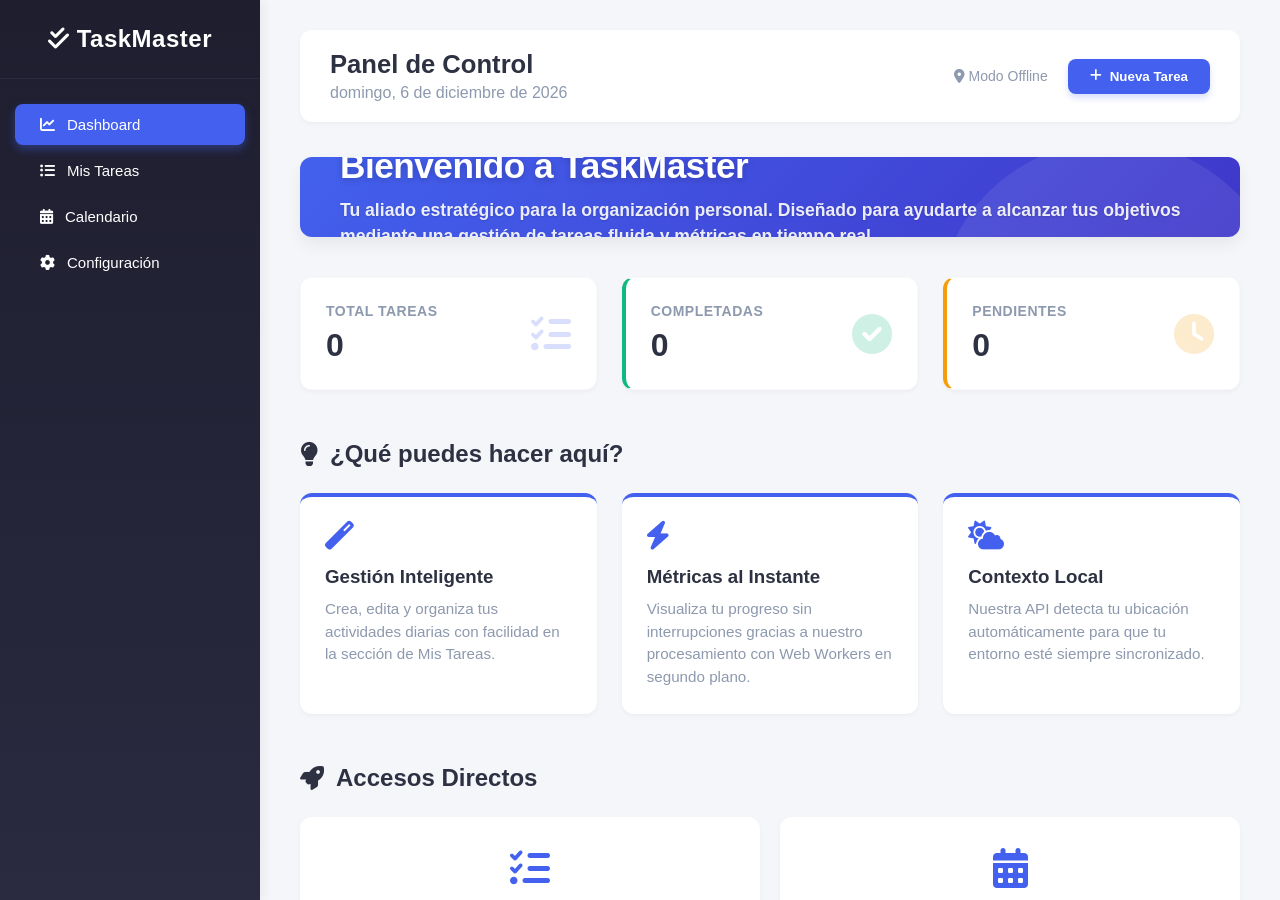
==== commit 4de84ebc: "index.html, tareas.html, calendario.html Se corregieron para que puedan funcionar las cookies agrega" ====
--- a/index.html
+++ b/index.html
@@ -83,11 +83,6 @@
                 <span>Calendario</span>
                 <small>Planifica tu semana</small>
             </a>
-            <a href="configuracion.html" class="action-card">
-                <i class="fas fa-user-gear"></i>
-                <span>Configuración</span>
-                <small>Ajustes de cuenta</small>
-            </a>
         </section>
     </main>
 
@@ -125,7 +120,12 @@
             </div>
         </div>
     </div>
-
+    <script>
+    window.addEventListener('pageshow', () => {
+        sessionStorage.removeItem('redirigido');
+    });
+    </script>
+    <script src="js/redirect.js"></script>
     <script src="js/api.js"></script>
     <script src="js/crud.js"></script>
     <script src="js/main.js"></script>
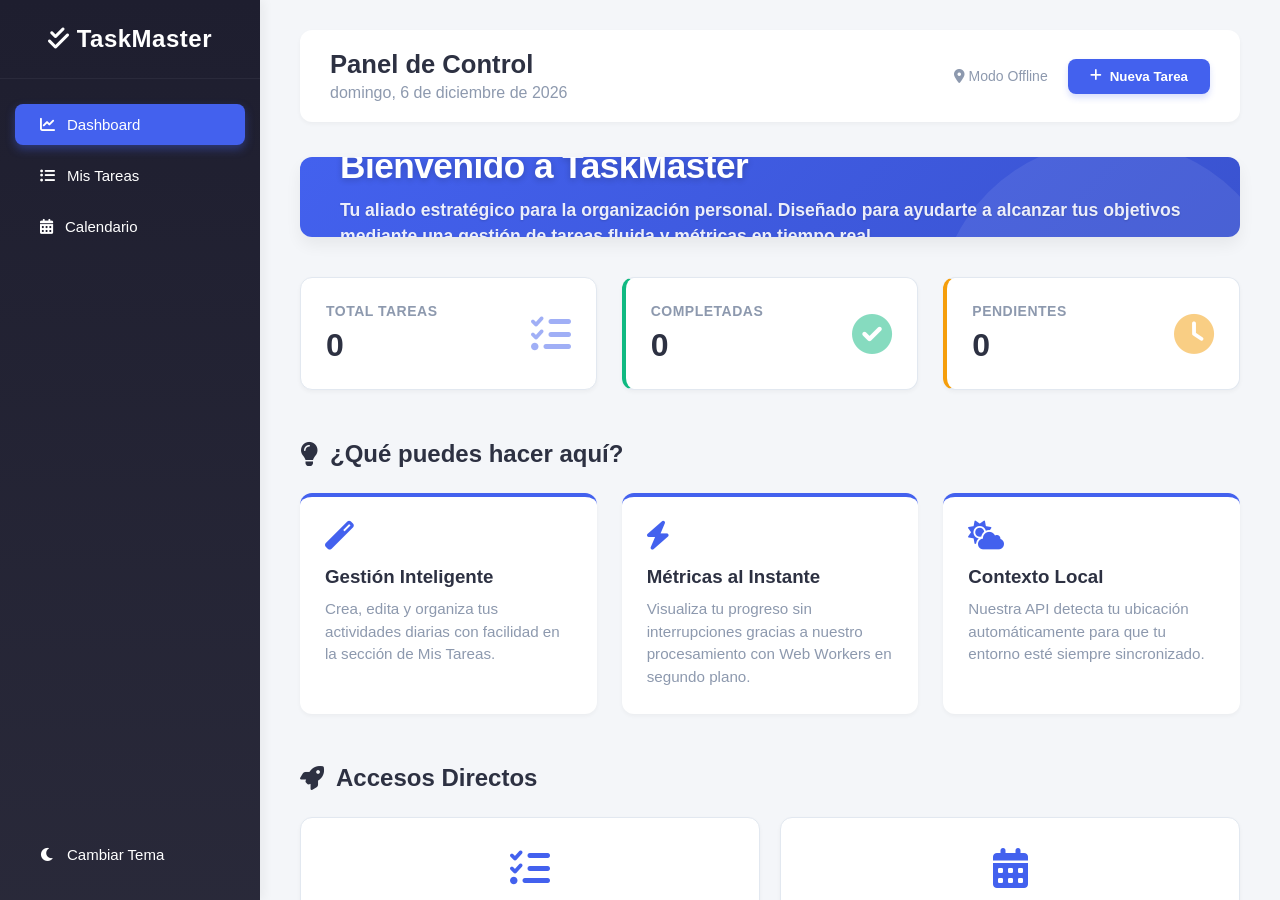
==== commit 532c9688: "Mejora UI en modo oscuro, optimización responsiva y limpieza de código" ====
--- a/index.html
+++ b/index.html
@@ -120,6 +120,7 @@
             </div>
         </div>
     </div>
+
     <script>
     window.addEventListener('pageshow', () => {
         sessionStorage.removeItem('redirigido');
--- a/css/styles.css
+++ b/css/styles.css
@@ -1,13 +1,14 @@
-/* =========================================
-   VARIABLES DE DISEÑO (TEMA MODERNO)
-   ========================================= */
 :root {
     --primary-color: #4361ee;
     --primary-hover: #3a53d0;
     --sidebar-bg: #1e1e2f; 
     --bg-color: #f4f6f9; 
+    --card-bg: #ffffff;
     --text-dark: #2d3142;
     --text-light: #8d99ae;
+    --border-color: #e2e8f0;
+    --input-bg: #f8fafc;
+    --hover-bg: #f1f5f9;
     --success: #10b981; 
     --warning: #f59e0b; 
     --danger: #ef4444; 
@@ -18,49 +19,69 @@
     --shadow-hover: 0 12px 24px rgba(67, 97, 238, 0.15);
 }
 
-/* =========================================
-   RESETEO Y BASE
-   ========================================= */
+body.dark-theme {
+    --primary-color: #6366f1;
+    --primary-hover: #4f46e5;
+    --sidebar-bg: #0b1120;
+    --bg-color: #0f172a;
+    --card-bg: #1e293b;
+    --text-dark: #f8fafc;
+    --text-light: #94a3b8;
+    --border-color: #334155;
+    --input-bg: #0f172a;
+    --hover-bg: #334155;
+    --white: #ffffff; 
+    --shadow-sm: 0 2px 4px rgba(0,0,0,0.3);
+    --shadow-md: 0 8px 16px rgba(0,0,0,0.4);
+    --shadow-hover: 0 12px 24px rgba(99, 102, 241, 0.25);
+}
+
 * { 
     margin: 0; 
     padding: 0; 
     box-sizing: border-box; 
     font-family: 'Inter', 'Segoe UI', Tahoma, Geneva, Verdana, sans-serif; 
 }
+
 body { 
     background-color: var(--bg-color); 
     color: var(--text-dark); 
     display: flex; 
     height: 100vh; 
     overflow: hidden; 
-}
-
-/* =========================================
-   PANEL LATERAL (SIDEBAR)
-   ========================================= */
+    transition: background-color 0.3s ease, color 0.3s ease;
+}
+
 .sidebar { 
     width: 260px; 
-    background: linear-gradient(180deg, var(--sidebar-bg) 0%, #2a2a40 100%);
-    color: var(--white); 
+    background: linear-gradient(180deg, var(--sidebar-bg) 0%, rgba(30,30,47,0.95) 100%);
+    color: #ffffff; 
     display: flex; 
     flex-direction: column; 
     box-shadow: 4px 0 10px rgba(0,0,0,0.05);
     z-index: 10;
-}
+    transition: background 0.3s ease;
+}
+
 .sidebar-header { 
     padding: 25px 20px; 
     text-align: center; 
     border-bottom: 1px solid rgba(255,255,255,0.05); 
 }
+
 .sidebar-header h2 {
     font-size: 1.5rem;
     letter-spacing: 0.5px;
 }
+
 .sidebar-menu { 
     list-style: none; 
     padding: 20px 0; 
     flex: 1; 
-}
+    display: flex;
+    flex-direction: column;
+}
+
 .sidebar-menu li { 
     padding: 12px 25px; 
     margin: 5px 15px;
@@ -68,16 +89,19 @@
     transition: all 0.3s ease; 
     cursor: pointer; 
 }
+
 .sidebar-menu li:hover { 
     background-color: rgba(255,255,255,0.08); 
     transform: translateX(5px);
 }
+
 .sidebar-menu li.active { 
     background-color: var(--primary-color); 
     box-shadow: 0 4px 10px rgba(67, 97, 238, 0.4);
 }
+
 .sidebar-menu li a { 
-    color: var(--white); 
+    color: #ffffff; 
     text-decoration: none; 
     display: flex; 
     align-items: center; 
@@ -86,9 +110,18 @@
     font-weight: 500;
 }
 
-/* =========================================
-   CONTENEDOR PRINCIPAL Y HEADER
-   ========================================= */
+/* Solo empujamos el botón al fondo, dejando que su tamaño sea el mismo que los demás */
+#theme-toggle-btn {
+    margin-top: auto; 
+}
+
+/* Opcional: Que el icono brille como un sol en modo oscuro */
+body.dark-theme #theme-toggle-btn i {
+    color: #fbbf24; 
+    text-shadow: 0 0 10px rgba(251, 191, 36, 0.5); 
+    transition: transform 0.5s ease, color 0.3s ease;
+}
+
 .main-content { 
     flex: 1; 
     display: flex; 
@@ -103,15 +136,16 @@
     justify-content: space-between; 
     align-items: center; 
     margin-bottom: 35px; 
-    background: var(--white);
+    background: var(--card-bg);
     padding: 20px 30px;
     border-radius: var(--border-radius);
     box-shadow: var(--shadow-sm);
-}
+    transition: background-color 0.3s ease;
+}
+
 .topbar h1 { font-size: 1.6rem; color: var(--text-dark); }
 .user-info { display: flex; align-items: center; gap: 20px; font-size: 14px; color: var(--text-light); }
 
-/* Botones Globales */
 .btn-primary { 
     background-color: var(--primary-color); 
     color: var(--white); 
@@ -126,39 +160,32 @@
     transition: all 0.3s ease; 
     box-shadow: 0 4px 6px rgba(67, 97, 238, 0.2);
 }
+
 .btn-primary:hover { 
     background-color: var(--primary-hover); 
     transform: translateY(-2px);
     box-shadow: 0 6px 12px rgba(67, 97, 238, 0.3);
 }
 
-/* =========================================
-   DASHBOARD - HERO Y TARJETAS
-   ========================================= */
 .welcome-hero {
-    background: linear-gradient(135deg, #4361ee 0%, #3f37c9 100%);
+    background: linear-gradient(135deg, var(--primary-color) 0%, var(--primary-hover) 100%);
     border-radius: var(--border-radius);
-    /* Padding más pequeño en móviles (15px) y hasta 40px en PC */
     padding: clamp(15px, 4vw, 40px); 
     margin-bottom: 40px;     
     box-shadow: var(--shadow-md);
     position: relative;
     overflow: hidden;
     z-index: 1; 
-    
     display: flex;
     flex-direction: column;
     justify-content: center;
     gap: 10px; 
-    
-    /* LA CLAVE: Forzar a la caja a crecer verticalmente si el texto lo necesita */
     height: auto; 
     min-height: fit-content; 
     box-sizing: border-box; 
     width: 100%;
 }
 
-/* Efecto de círculo de fondo */
 .welcome-hero::after {
     content: '';
     position: absolute;
@@ -174,22 +201,19 @@
 
 .welcome-hero h1 { 
     margin: 0; 
-    /* Reducimos drásticamente el tamaño mínimo a 1.2rem para móviles/zoom */
     font-size: clamp(1.2rem, 5vw, 2.2rem); 
     font-weight: 800; 
     color: #ffffff;
     text-shadow: 0 2px 6px rgba(0, 0, 0, 0.2); 
     letter-spacing: -0.5px; 
     line-height: 1.2; 
-    word-wrap: break-word; /* Evita que palabras muy largas rompan el diseño */
-}
-
-/* Estilos para el texto descriptivo */
+    word-wrap: break-word; 
+}
+
 .welcome-hero h2 { 
     margin: 0;
-    /* Reducimos el tamaño mínimo a 0.85rem para que no invada toda la pantalla */
     font-size: clamp(0.85rem, 3vw, 1.1rem); 
-    max-width: 100%; /* Permitimos que use el ancho disponible en móvil */
+    max-width: 100%; 
     line-height: 1.5;
     color: rgba(255, 255, 255, 0.9); 
     text-shadow: 0 1px 2px rgba(0, 0, 0, 0.15); 
@@ -201,8 +225,9 @@
     gap: 25px; 
     margin-bottom: 40px; 
 }
+
 .card { 
-    background-color: var(--white); 
+    background-color: var(--card-bg); 
     padding: 25px; 
     border-radius: var(--border-radius); 
     box-shadow: var(--shadow-sm); 
@@ -210,26 +235,91 @@
     justify-content: space-between; 
     align-items: center; 
     transition: all 0.3s ease;
-    border: 1px solid rgba(0,0,0,0.02);
-}
+    border: 1px solid var(--border-color);
+}
+
 .card:hover {
     transform: translateY(-5px);
     box-shadow: var(--shadow-hover);
 }
+
 .card-info h3 { font-size: 14px; color: var(--text-light); margin-bottom: 8px; text-transform: uppercase; letter-spacing: 0.5px;}
 .card-info .number { font-size: 32px; font-weight: 800; color: var(--text-dark); }
-.card i { font-size: 2.5rem; color: var(--primary-color); opacity: 0.2; }
-
-/* =========================================
-   SECCIÓN CRUD Y TABLAS (MIS TAREAS)
-   ========================================= */
+.card i { font-size: 2.5rem; color: var(--primary-color); opacity: 0.5; }
+
+.section-title {
+    margin: 10px 0 25px 0;
+    font-size: 1.5rem;
+    color: var(--text-dark);
+    display: flex;
+    align-items: center;
+    gap: 12px;
+}
+
+.features-section {
+    display: grid;
+    grid-template-columns: repeat(auto-fit, minmax(250px, 1fr));
+    gap: 25px;
+    margin-bottom: 40px;
+}
+
+.feature-item {
+    background: var(--card-bg);
+    padding: 25px;
+    border-radius: var(--border-radius);
+    border-top: 4px solid var(--primary-color);
+    box-shadow: var(--shadow-sm);
+    transition: transform 0.3s ease, background-color 0.3s ease;
+}
+
+.feature-item:hover { transform: translateY(-5px); box-shadow: var(--shadow-md); }
+.feature-item i { font-size: 1.8rem; color: var(--primary-color); margin-bottom: 15px; display: block; }
+.feature-item h3 { margin-bottom: 10px; color: var(--text-dark); }
+.feature-item p { color: var(--text-light); font-size: 0.95rem; line-height: 1.5;}
+
+.quick-access-grid {
+    display: grid;
+    grid-template-columns: repeat(auto-fit, minmax(220px, 1fr));
+    gap: 20px;
+    margin-bottom: 40px;
+}
+
+.action-card {
+    background: var(--card-bg);
+    padding: 30px 20px;
+    text-align: center;
+    border-radius: var(--border-radius);
+    text-decoration: none;
+    color: var(--text-dark);
+    box-shadow: var(--shadow-sm);
+    transition: all 0.3s ease;
+    display: flex;
+    flex-direction: column;
+    align-items: center;
+    gap: 12px;
+    border: 1px solid var(--border-color);
+}
+
+.action-card:hover {
+    transform: translateY(-8px);
+    box-shadow: var(--shadow-hover);
+    border-color: var(--primary-color);
+}
+
+.action-card i { font-size: 2.5rem; color: var(--primary-color); transition: transform 0.3s;}
+.action-card:hover i { transform: scale(1.1); }
+.action-card span { font-weight: 700; font-size: 1.1rem; }
+.action-card small { color: var(--text-light); font-size: 0.9rem; }
+
 .crud-container { 
-    background-color: var(--white); 
+    background-color: var(--card-bg); 
     padding: 30px; 
     border-radius: var(--border-radius); 
     box-shadow: var(--shadow-sm); 
     margin-bottom: 40px;
-}
+    transition: background-color 0.3s ease;
+}
+
 .crud-header { 
     display: flex; 
     justify-content: space-between; 
@@ -238,54 +328,71 @@
     flex-wrap: wrap;
     gap: 15px;
 }
+
 .crud-controls { display: flex; gap: 15px; flex-wrap: wrap; width: 100%; justify-content: flex-end;}
+
 .crud-controls input, .crud-controls select { 
     padding: 10px 15px; 
-    border: 1px solid #e2e8f0; 
+    border: 1px solid var(--border-color); 
     border-radius: 8px; 
     outline: none; 
     font-size: 14px;
+    color: var(--text-dark);
     transition: all 0.3s ease;
-    background-color: #f8fafc;
-    flex: 1; /* Permite que se adapten mejor */
+    background-color: var(--input-bg);
+    flex: 1; 
     min-width: 150px;
 }
+
 .crud-controls input:focus, .crud-controls select:focus {
     border-color: var(--primary-color);
     box-shadow: 0 0 0 3px rgba(67, 97, 238, 0.1);
-    background-color: var(--white);
-}
-
-/* Estilos de Tabla Mejorados */
+    background-color: var(--card-bg);
+}
+
 .table-responsive {
     width: 100%;
     overflow-x: auto; 
-    -webkit-overflow-scrolling: touch; /* Scroll suave en móviles */
-}
+    display: block;
+    -webkit-overflow-scrolling: touch; 
+}
+
 table { 
     width: 100%; 
     border-collapse: separate; 
     border-spacing: 0;
-    min-width: 600px; /* Evita que la tabla colapse demasiado */
-}
+    min-width: 600px; 
+}
+
 th, td { 
     text-align: left; 
     padding: 16px 20px; 
-    border-bottom: 1px solid #f1f5f9; 
-}
+    border-bottom: 1px solid var(--border-color); 
+}
+
 th { 
-    background-color: #f8fafc; 
+    background-color: var(--input-bg); 
     font-weight: 600; 
     color: var(--text-light);
     font-size: 13px;
     text-transform: uppercase;
     letter-spacing: 0.5px;
 }
+
 th:first-child { border-top-left-radius: 8px; border-bottom-left-radius: 8px; }
 th:last-child { border-top-right-radius: 8px; border-bottom-right-radius: 8px; }
 
 tbody tr { transition: background-color 0.2s ease; }
-tbody tr:hover { background-color: #f8fafc; }
+tbody tr:hover { background-color: var(--hover-bg); }
+
+.sortable-header { 
+    cursor: pointer; 
+    user-select: none; 
+    transition: color 0.2s ease; 
+}
+
+.sortable-header:hover { color: var(--primary-color); }
+.sortable-header i { margin-left: 5px; font-size: 0.9em; }
 
 .status-badge { 
     padding: 6px 12px; 
@@ -294,11 +401,12 @@
     font-weight: 600; 
     display: inline-block;
 }
-.status-pending { background-color: rgba(245, 158, 11, 0.15); color: #d97706; }
-.status-completed { background-color: rgba(16, 185, 129, 0.15); color: #059669; }
+
+.status-pending { background-color: rgba(245, 158, 11, 0.15); color: var(--warning); }
+.status-completed { background-color: rgba(16, 185, 129, 0.15); color: var(--success); }
 
 .action-btns button { 
-    background: #f1f5f9; 
+    background: var(--hover-bg); 
     border: none; 
     cursor: pointer; 
     font-size: 15px; 
@@ -308,136 +416,24 @@
     border-radius: 6px;
     transition: all 0.2s ease; 
 }
+
 .btn-edit { color: var(--primary-color); }
 .btn-delete { color: var(--danger); }
-.action-btns button:hover.btn-edit { background: var(--primary-color); color: white; }
-.action-btns button:hover.btn-delete { background: var(--danger); color: white; }
-
-/* =========================================
-   MODAL DE FORMULARIOS
-   ========================================= */
-.modal { 
-    display: none; 
-    position: fixed; 
-    top: 0; left: 0; width: 100%; height: 100%; 
-    background-color: rgba(15, 23, 42, 0.6); 
-    backdrop-filter: blur(4px); 
-    align-items: center; 
-    justify-content: center; 
-    z-index: 1000; 
-}
-.modal-content { 
-    background-color: var(--white); 
-    padding: 35px; 
-    border-radius: 16px; 
-    width: 90%;
-    max-width: 450px; 
-    box-shadow: 0 20px 25px -5px rgba(0, 0, 0, 0.1); 
-    transform: translateY(-20px);
-    animation: modalSlideIn 0.3s forwards ease-out;
-}
-@keyframes modalSlideIn {
-    to { transform: translateY(0); }
-}
-.form-group { margin-bottom: 20px; }
-.form-group label { display: block; margin-bottom: 8px; font-weight: 600; font-size: 14px; color: var(--text-dark);}
-.form-group input, .form-group textarea, .form-group select { 
-    width: 100%; 
-    padding: 12px; 
-    border: 1px solid #e2e8f0; 
-    border-radius: 8px; 
-    outline: none; 
-    font-size: 15px;
-    transition: border-color 0.3s;
-}
-.form-group input:focus, .form-group textarea:focus, .form-group select:focus {
-    border-color: var(--primary-color);
-    box-shadow: 0 0 0 3px rgba(67, 97, 238, 0.1);
-}
-.modal-actions { display: flex; justify-content: flex-end; gap: 12px; margin-top: 30px; }
-.btn-cancel { 
-    background-color: #f1f5f9; 
-    color: var(--text-dark); 
-    border: none; 
-    padding: 10px 20px; 
-    border-radius: 8px; 
-    cursor: pointer; 
-    font-weight: 600;
-    transition: 0.2s;
-}
-.btn-cancel:hover { background-color: #e2e8f0; }
-
-/* =========================================
-   ACCESOS DIRECTOS Y SECCIONES
-   ========================================= */
-.features-section {
-    display: grid;
-    grid-template-columns: repeat(auto-fit, minmax(250px, 1fr));
-    gap: 25px;
-    margin-bottom: 40px;
-}
-.feature-item {
-    background: white;
-    padding: 25px;
-    border-radius: var(--border-radius);
-    border-top: 4px solid var(--primary-color);
-    box-shadow: var(--shadow-sm);
-    transition: transform 0.3s ease;
-}
-.feature-item:hover { transform: translateY(-5px); box-shadow: var(--shadow-md); }
-.feature-item i { font-size: 1.8rem; color: var(--primary-color); margin-bottom: 15px; display: block; }
-.feature-item h3 { margin-bottom: 10px; color: var(--text-dark); }
-.feature-item p { color: var(--text-light); font-size: 0.95rem; line-height: 1.5;}
-
-.quick-access-grid {
-    display: grid;
-    grid-template-columns: repeat(auto-fit, minmax(220px, 1fr));
-    gap: 20px;
-    margin-bottom: 40px;
-}
-.action-card {
-    background: white;
-    padding: 30px 20px;
-    text-align: center;
-    border-radius: var(--border-radius);
-    text-decoration: none;
-    color: var(--text-dark);
-    box-shadow: var(--shadow-sm);
-    transition: all 0.3s ease;
-    display: flex;
-    flex-direction: column;
-    align-items: center;
-    gap: 12px;
-    border: 1px solid transparent;
-}
-.action-card:hover {
-    transform: translateY(-8px);
-    box-shadow: var(--shadow-hover);
-    border-color: rgba(67, 97, 238, 0.2);
-}
-.action-card i { font-size: 2.5rem; color: var(--primary-color); transition: transform 0.3s;}
-.action-card:hover i { transform: scale(1.1); }
-.action-card span { font-weight: 700; font-size: 1.1rem; }
-.action-card small { color: var(--text-light); font-size: 0.9rem; }
-
-.section-title {
-    margin: 10px 0 25px 0;
-    font-size: 1.5rem;
-    color: var(--text-dark);
-    display: flex;
-    align-items: center;
-    gap: 12px;
-}
-
-/* =========================================
-   CALENDARIO
-   ========================================= */
+.action-btns button:hover.btn-edit { background: var(--primary-color); color: var(--white); }
+.action-btns button:hover.btn-delete { background: var(--danger); color: var(--white); }
+
+.date-filters { display: flex; gap: 10px; flex: 1; min-width: 250px;}
+.pagination-controls { display: flex; justify-content: space-between; align-items: center; margin-top: 20px; padding: 10px 0; border-top: 1px solid var(--border-color); }
+.pagination-controls span { font-weight: 600; color: var(--text-dark); }
+
 .calendar-container {
-    background-color: var(--white);
+    background-color: var(--card-bg);
     padding: 30px;
     border-radius: var(--border-radius);
     box-shadow: var(--shadow-sm);
-}
+    transition: background-color 0.3s ease;
+}
+
 .calendar-header-controls {
     display: flex;
     justify-content: space-between;
@@ -446,10 +442,12 @@
     flex-wrap: wrap;
     gap: 10px;
 }
+
 .calendar-header-controls h2 { color: var(--text-dark); font-size: 1.4rem; text-align: center; }
+
 .calendar-header-controls button {
-    background: #f8fafc;
-    border: 1px solid #e2e8f0;
+    background: var(--input-bg);
+    border: 1px solid var(--border-color);
     padding: 10px 20px;
     border-radius: 8px;
     cursor: pointer;
@@ -457,16 +455,19 @@
     transition: all 0.3s;
     color: var(--text-dark);
 }
+
 .calendar-header-controls button:hover {
     background-color: var(--primary-color);
-    color: white;
+    color: var(--white);
     border-color: var(--primary-color);
 }
+
 .calendar-grid {
     display: grid;
     grid-template-columns: repeat(7, 1fr);
     gap: 10px;
 }
+
 .calendar-day-name {
     text-align: center;
     font-weight: 700;
@@ -476,8 +477,9 @@
     font-size: 0.85rem;
     letter-spacing: 1px;
 }
+
 .calendar-day {
-    border: 1px solid #f1f5f9;
+    border: 1px solid var(--border-color);
     border-radius: 10px;
     min-height: 100px;
     padding: 10px;
@@ -485,13 +487,16 @@
     display: flex;
     flex-direction: column;
     gap: 6px;
-    background: white;
-}
+    background: var(--card-bg);
+}
+
 .calendar-day:hover {
-    border-color: rgba(67, 97, 238, 0.3);
+    border-color: var(--primary-color);
     box-shadow: 0 4px 12px rgba(67, 97, 238, 0.08);
 }
+
 .day-number { font-weight: 700; color: var(--text-dark); align-self: flex-end; font-size: 0.9rem;}
+
 .cal-task {
     background-color: rgba(67, 97, 238, 0.1);
     color: var(--primary-color);
@@ -505,157 +510,72 @@
     cursor: pointer;
     transition: background 0.2s;
 }
+
 .cal-task:hover { background-color: rgba(67, 97, 238, 0.2); }
 .cal-task.completed { background-color: rgba(16, 185, 129, 0.1); color: var(--success); }
 .cal-task.completed:hover { background-color: rgba(16, 185, 129, 0.2); }
 
-
-/* =========================================
-   DISEÑO RESPONSIVO (MÓVILES Y TABLETS)
-   ========================================= */
-
-@media (max-width: 900px) {
-    /* Cambiar el layout global para que el menú vaya arriba */
-    body {
-        flex-direction: column;
-    }
-
-    /* Ajustes del Panel Lateral (Sidebar) para móviles */
-    .sidebar {
-        width: 100%;
-        background: var(--sidebar-bg);
-        box-shadow: 0 4px 10px rgba(0,0,0,0.1);
-    }
-    
-    .sidebar-header {
-        padding: 15px;
-        border-bottom: none;
-    }
-    
-    .sidebar-header h2 {
-        font-size: 1.3rem;
-    }
-
-    /* Convertir el menú vertical en horizontal deslizable */
-    .sidebar-menu {
-        display: flex;
-        flex-direction: row;
-        padding: 0 15px 15px 15px;
-        overflow-x: auto;
-        -webkit-overflow-scrolling: touch;
-    }
-    
-    /* Ocultar la barra de scroll visual para un look limpio */
-    .sidebar-menu::-webkit-scrollbar { display: none; }
-    .sidebar-menu { -ms-overflow-style: none; scrollbar-width: none; }
-
-    .sidebar-menu li {
-        flex: 0 0 auto; /* Evita que los botones se encojan */
-        margin: 0 5px;
-        padding: 10px 15px;
-    }
-
-    /* Ajustes del contenido principal */
-    .main-content {
-        padding: 20px 15px;
-    }
-
-    .topbar {
-        flex-direction: column;
-        align-items: flex-start;
-        gap: 15px;
-        padding: 20px;
-    }
-
-    .user-info {
-        width: 100%;
-        justify-content: space-between;
-        flex-direction: row-reverse; /* Pone el botón de "+ Tarea" a la derecha */
-    }
-
-    .welcome-hero {
-        padding: 25px;
-    }
-    
-    .welcome-hero h1 {
-        font-size: 1.7rem;
-    }
-
-    .dashboard-cards {
-        grid-template-columns: 1fr; /* Una columna en pantallas pequeñas */
-    }
-
-    /* Ajustes para el CRUD y Tablas */
-    .crud-container {
-        padding: 20px;
-    }
-
-    .crud-header {
-        flex-direction: column;
-        align-items: stretch;
-    }
-
-    .crud-controls {
-        flex-direction: column;
-    }
-
-    .crud-controls input, .crud-controls select {
-        width: 100%;
-    }
-
-    /* Ajustes del Calendario para que quepa en móvil */
-    .calendar-container {
-        padding: 15px;
-    }
-
-    .calendar-header-controls {
-        flex-direction: column;
-        gap: 15px;
-    }
-
-    .calendar-header-controls button {
-        width: 100%;
-    }
-    
-    .calendar-grid {
-        gap: 5px; /* Menos espacio entre días */
-    }
-
-    .calendar-day-name {
-        font-size: 0.7rem;
-        padding: 10px 0;
-    }
-
-    .calendar-day {
-        min-height: 70px;
-        padding: 5px;
-        border-radius: 6px;
-    }
-
-    .day-number {
-        font-size: 0.8rem;
-    }
-
-    .cal-task {
-        font-size: 0.6rem;
-        padding: 3px 5px;
-    }
-}
-
-/* Ajustes extra para teléfonos muy pequeños (ej. iPhone SE) */
-@media (max-width: 400px) {
-    .features-section, .quick-access-grid {
-        grid-template-columns: 1fr;
-    }
-    
-    .modal-content {
-        padding: 25px 20px;
-    }
-}
-
-/* =========================================
-   SISTEMA DE NOTIFICACIONES (TOASTS)
-   ========================================= */
+.modal { 
+    display: none; 
+    position: fixed; 
+    top: 0; left: 0; width: 100%; height: 100%; 
+    background-color: rgba(15, 23, 42, 0.6); 
+    backdrop-filter: blur(4px); 
+    align-items: center; 
+    justify-content: center; 
+    z-index: 1000; 
+}
+
+.modal-content { 
+    background-color: var(--card-bg); 
+    padding: 35px; 
+    border-radius: 16px; 
+    width: 90%;
+    max-width: 450px; 
+    box-shadow: 0 20px 25px -5px rgba(0, 0, 0, 0.1); 
+    transform: translateY(-20px);
+    animation: modalSlideIn 0.3s forwards ease-out;
+}
+
+@keyframes modalSlideIn {
+    to { transform: translateY(0); }
+}
+
+.form-group { margin-bottom: 20px; }
+.form-group label { display: block; margin-bottom: 8px; font-weight: 600; font-size: 14px; color: var(--text-dark);}
+
+.form-group input, .form-group textarea, .form-group select { 
+    width: 100%; 
+    padding: 12px; 
+    border: 1px solid var(--border-color); 
+    border-radius: 8px; 
+    outline: none; 
+    font-size: 15px;
+    color: var(--text-dark);
+    background-color: var(--input-bg);
+    transition: border-color 0.3s;
+}
+
+.form-group input:focus, .form-group textarea:focus, .form-group select:focus {
+    border-color: var(--primary-color);
+    box-shadow: 0 0 0 3px rgba(67, 97, 238, 0.1);
+}
+
+.modal-actions { display: flex; justify-content: flex-end; gap: 12px; margin-top: 30px; }
+
+.btn-cancel { 
+    background-color: var(--hover-bg); 
+    color: var(--text-dark); 
+    border: none; 
+    padding: 10px 20px; 
+    border-radius: 8px; 
+    cursor: pointer; 
+    font-weight: 600;
+    transition: 0.2s;
+}
+
+.btn-cancel:hover { background-color: var(--border-color); }
+
 #toast-container {
     position: fixed;
     bottom: 25px;
@@ -668,7 +588,7 @@
 
 .toast-notification {
     min-width: 280px;
-    background-color: var(--white);
+    background-color: var(--card-bg);
     color: var(--text-dark);
     padding: 16px 20px;
     border-radius: var(--border-radius);
@@ -683,33 +603,79 @@
     border-left: 5px solid transparent;
 }
 
-.toast-notification.show {
-    transform: translateX(0);
-}
-
+.toast-notification.show { transform: translateX(0); }
 .toast-success { border-left-color: var(--success); }
 .toast-success i { color: var(--success); font-size: 1.4rem; }
-
 .toast-danger { border-left-color: var(--danger); }
 .toast-danger i { color: var(--danger); font-size: 1.4rem; }
-
 .toast-info { border-left-color: var(--primary-color); }
 .toast-info i { color: var(--primary-color); font-size: 1.4rem; }
 
-.date-filters { display: flex; gap: 10px; flex: 1; min-width: 250px;}
-        .pagination-controls { display: flex; justify-content: space-between; align-items: center; margin-top: 20px; padding: 10px 0; border-top: 1px solid #f1f5f9; }
-        .pagination-controls span { font-weight: 600; color: var(--text-dark); }
-        
-        /* Estilos para el encabezado ordenable */
-        .sortable-header { 
-            cursor: pointer; 
-            user-select: none; 
-            transition: color 0.2s ease; 
-        }
-        .sortable-header:hover { 
-            color: var(--primary-color); 
-        }
-        .sortable-header i {
-            margin-left: 5px;
-            font-size: 0.9em;
-        }+/* =========================================
+   DISEÑO RESPONSIVO (MÓVILES Y TABLETS)
+   ========================================= */
+@media (max-width: 900px) {
+    body { flex-direction: column; }
+    
+    .sidebar { 
+        width: 100%; 
+        height: auto; 
+        box-shadow: 0 4px 10px rgba(0,0,0,0.1); 
+        flex: none; 
+    }
+    
+    .sidebar-header { padding: 15px; border-bottom: none; }
+    .sidebar-header h2 { font-size: 1.3rem; }
+    
+    .sidebar-menu { 
+        display: flex; 
+        flex-direction: row; 
+        align-items: center;
+        padding: 0 15px 15px 15px; 
+        overflow-x: auto; 
+        -webkit-overflow-scrolling: touch; 
+    }
+    
+    .sidebar-menu::-webkit-scrollbar { display: none; }
+    .sidebar-menu { -ms-overflow-style: none; scrollbar-width: none; }
+    
+    .sidebar-menu li { 
+        flex: 0 0 auto; 
+        margin: 0 5px; 
+        padding: 10px 15px; 
+        white-space: nowrap; 
+    }
+    
+    /* Quitamos el margen automático en móviles para que se vea igual que el resto en la fila */
+    #theme-toggle-btn { 
+        margin: 0 5px; 
+    }
+
+    .main-content { padding: 20px 15px; }
+    .topbar { flex-direction: column; align-items: flex-start; gap: 15px; padding: 20px; }
+    .user-info { width: 100%; justify-content: space-between; flex-direction: row-reverse; }
+    
+    .welcome-hero { padding: 25px; }
+    .welcome-hero h1 { font-size: 1.7rem; }
+    
+    .dashboard-cards { grid-template-columns: 1fr; }
+    
+    .crud-container { padding: 20px; }
+    .crud-header { flex-direction: column; align-items: stretch; }
+    .crud-controls { flex-direction: column; }
+    .crud-controls input, .crud-controls select { width: 100%; }
+    
+    .calendar-container { padding: 15px; }
+    .calendar-header-controls { flex-direction: column; gap: 15px; }
+    .calendar-header-controls button { width: 100%; }
+    .calendar-grid { gap: 5px; }
+    .calendar-day-name { font-size: 0.7rem; padding: 10px 0; }
+    .calendar-day { min-height: 70px; padding: 5px; border-radius: 6px; }
+    .day-number { font-size: 0.8rem; }
+    .cal-task { font-size: 0.6rem; padding: 3px 5px; }
+}
+
+@media (max-width: 400px) {
+    .features-section, .quick-access-grid { grid-template-columns: 1fr; }
+    .modal-content { padding: 25px 20px; }
+}
